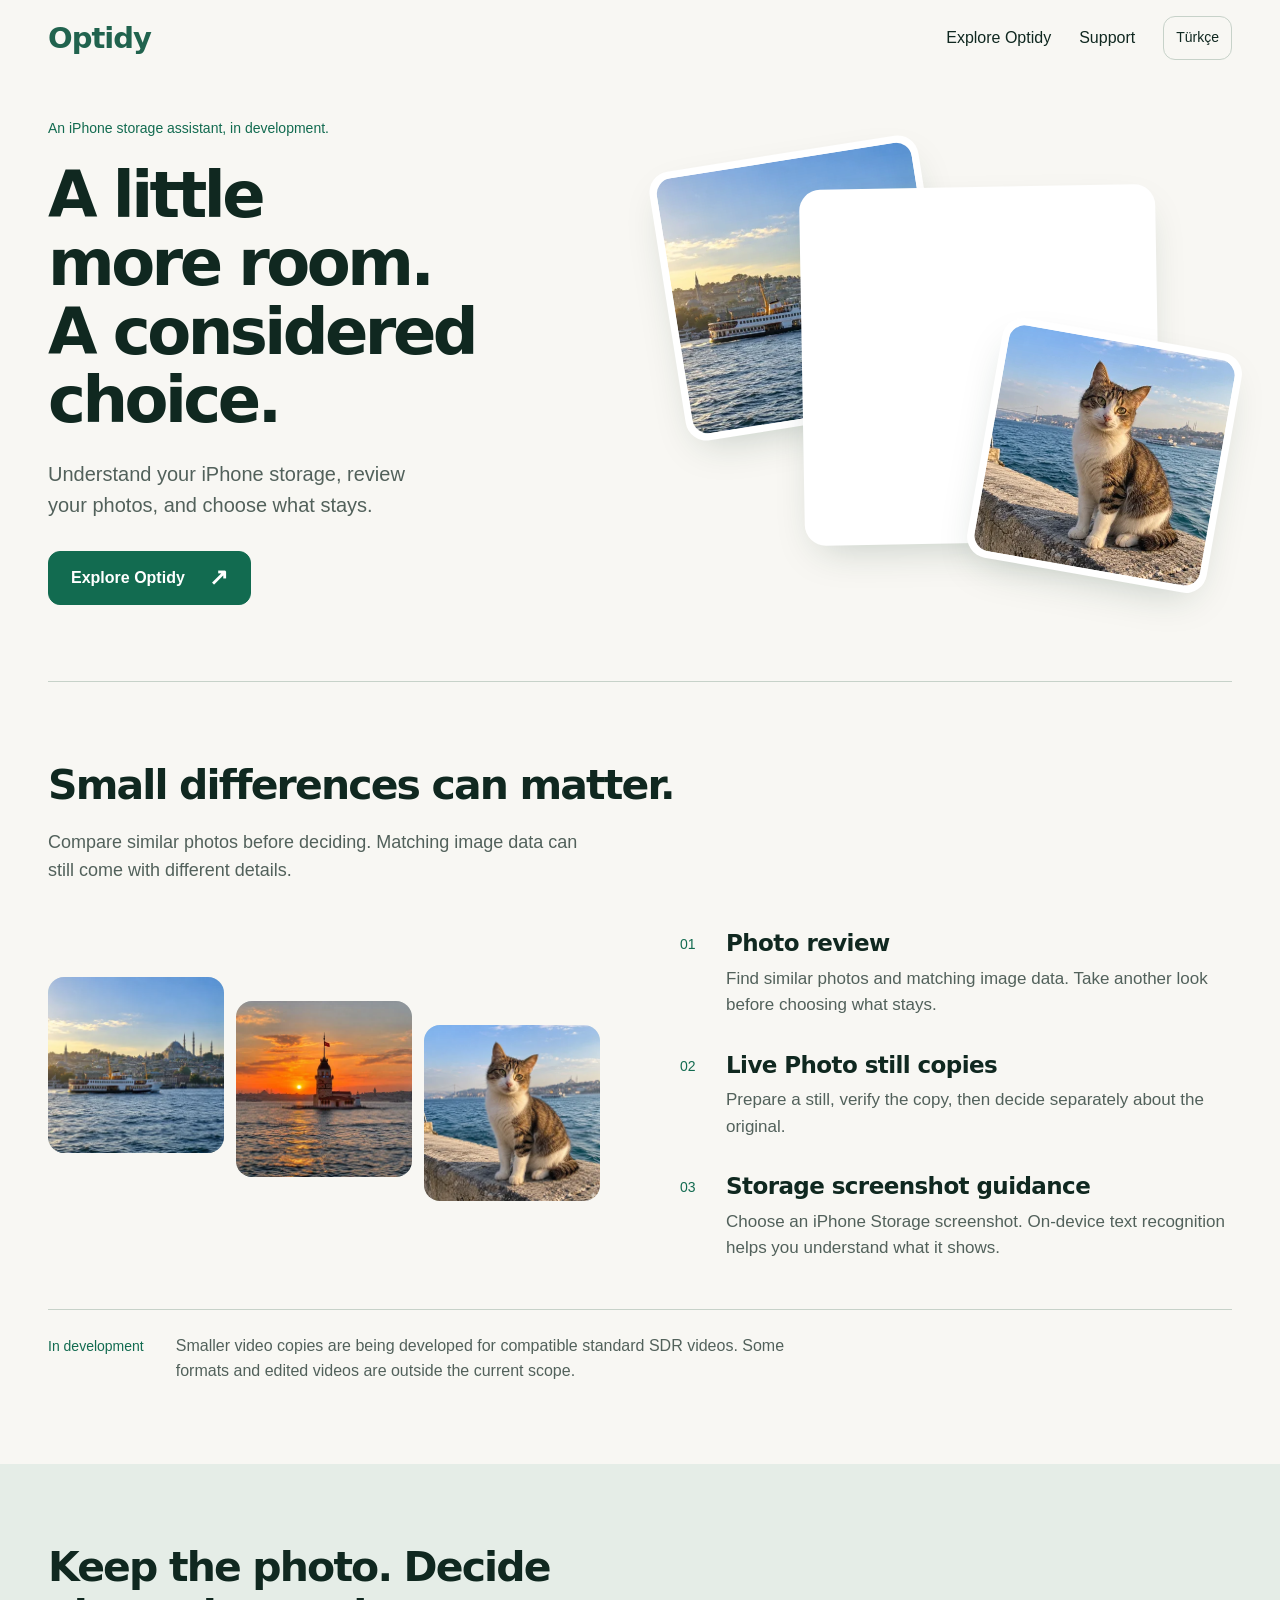
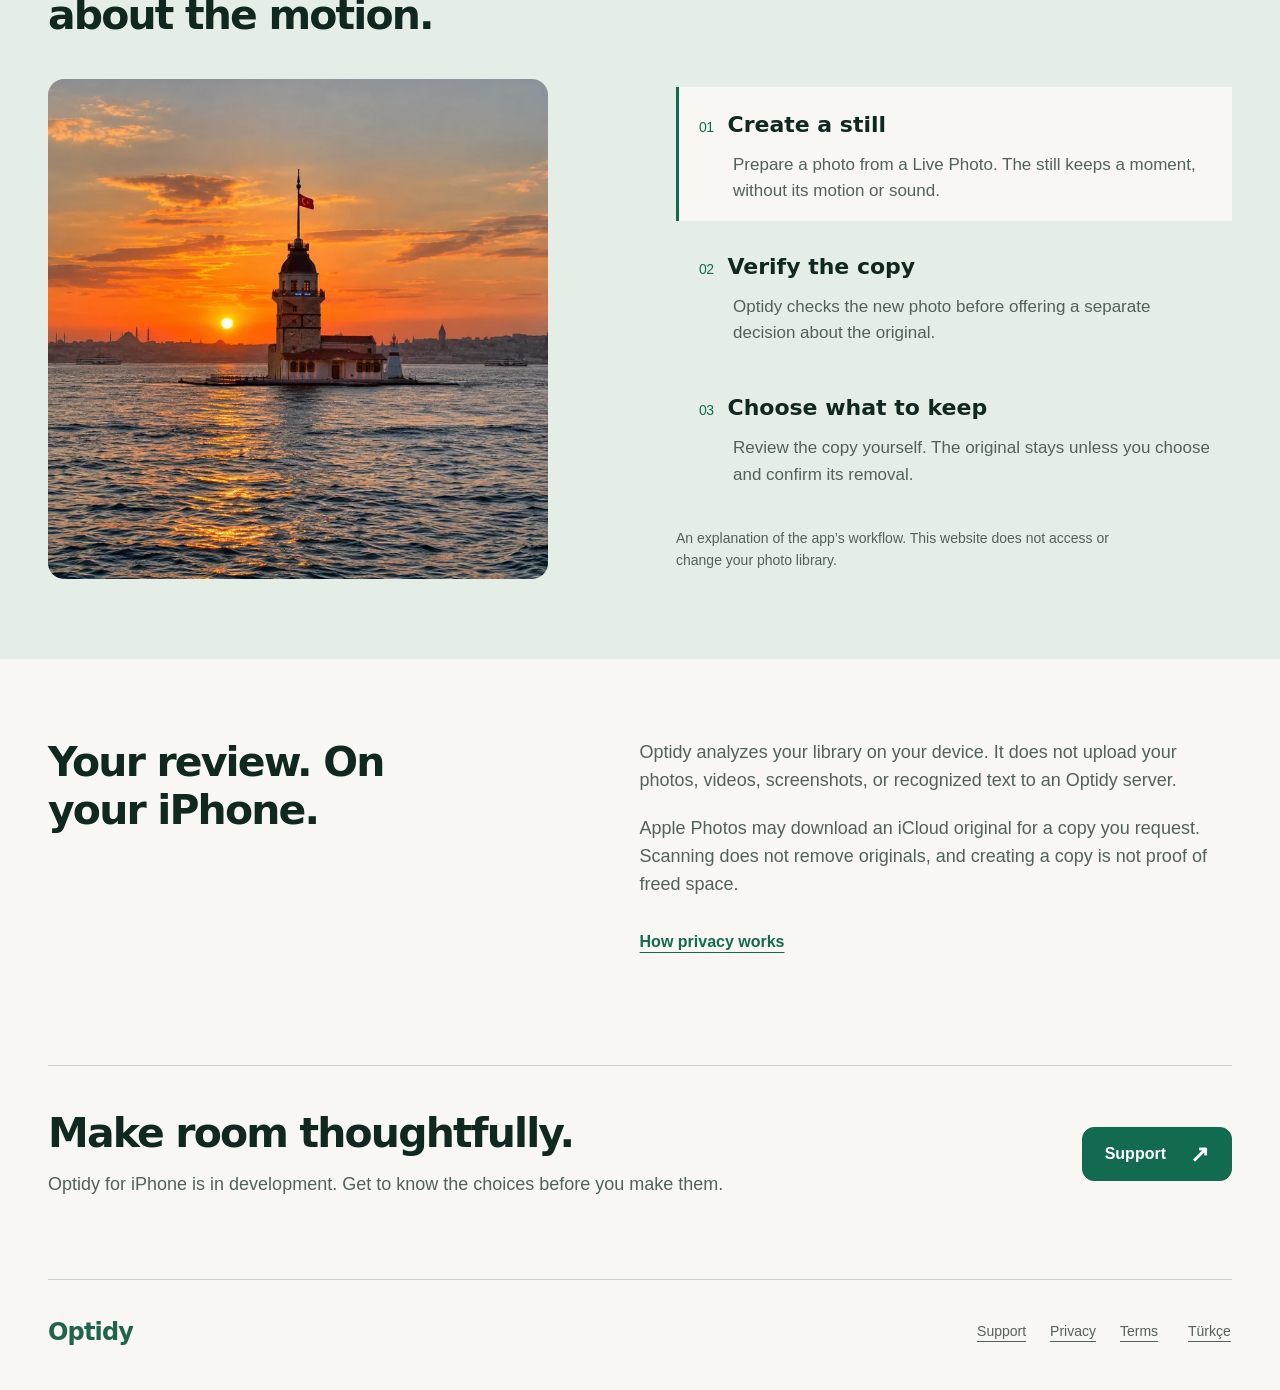
==== index.html @ 94b357ec "Publish Optidy draft site" ====
<!doctype html>
<html lang="en"><head><meta charset="utf-8"><meta name="viewport" content="width=device-width, initial-scale=1"><meta name="color-scheme" content="light"><meta name="theme-color" content="#f8f7f3">
<title>Optidy | A considered choice for your iPhone storage</title><meta name="description" content="Understand your iPhone storage, review your photos, and choose what stays. Meet Optidy, an iPhone storage assistant in development."><meta name="robots" content="noindex,nofollow"><link rel="canonical" href="https://optidy.oda.so/">
<link rel="alternate" hreflang="en" href="https://optidy.oda.so/"><link rel="alternate" hreflang="tr" href="https://optidy.oda.so/tr/"><link rel="alternate" hreflang="x-default" href="https://optidy.oda.so/">
<meta property="og:type" content="website"><meta property="og:site_name" content="Optidy"><meta property="og:title" content="Optidy | A considered choice for your iPhone storage"><meta property="og:description" content="Understand your iPhone storage, review your photos, and choose what stays. Meet Optidy, an iPhone storage assistant in development."><meta property="og:url" content="https://optidy.oda.so/"><meta property="og:locale" content="en_US"><meta property="og:locale:alternate" content="tr_TR"><meta property="og:image" content="https://optidy.oda.so/assets/maiden-tower-720.webp"><meta property="og:image:width" content="720"><meta property="og:image:height" content="720"><meta property="og:image:alt" content="Illustrative sample artwork of Maiden’s Tower at sunset in Istanbul.">
<link rel="icon" href="/favicon.svg" type="image/svg+xml"><link rel="icon" href="/favicon.ico" sizes="48x48"><link rel="manifest" href="/site.webmanifest"><meta name="application-name" content="Optidy"><link rel="stylesheet" href="/assets/style.css"><script src="/assets/site.js" defer></script>
<script type="application/ld+json">{"@context":"https://schema.org","@type":"WebSite","name":"Optidy","url":"https://optidy.oda.so/","inLanguage":["en","tr"]}</script>
</head><body>
<a href="#main" class="skip-link">Skip to content</a>
<header class="site-header container"><a href="/" class="brand">Optidy</a><nav class="nav" aria-label="Main navigation"><a href="/#explore" class="explore-link">Explore Optidy</a><a href="/support/">Support</a><a class="language" href="/tr/" lang="tr" hreflang="tr">Türkçe</a></nav></header>
<main id="main" tabindex="-1"><section class="hero container" aria-labelledby="hero-heading"><div class="hero-copy"><p class="status">An iPhone storage assistant, in development.</p><h1 id="hero-heading"><span>A little more room.</span> <span>A considered choice.</span></h1><p class="hero-lead">Understand your iPhone storage, review your photos, and choose what stays.</p><a class="button" href="#explore">Explore Optidy<span aria-hidden="true">↗</span></a></div><div class="photo-fan"><figure class="ferry"><img src="/assets/ferry-720.webp" srcset="/assets/ferry-360.webp 360w, /assets/ferry-720.webp 720w" sizes="(max-width: 767px) 42vw, 270px" width="720" height="720" alt="Illustrative sample artwork of an Istanbul ferry on the Bosphorus." loading="eager" decoding="async"></figure><figure class="tower"><img src="/assets/maiden-tower-720.webp" srcset="/assets/maiden-tower-360.webp 360w, /assets/maiden-tower-720.webp 720w" sizes="(max-width: 767px) 60vw, 360px" width="720" height="720" alt="Illustrative sample artwork of Maiden’s Tower at sunset in Istanbul." loading="eager" decoding="async" fetchpriority="high"></figure><figure class="cat"><img src="/assets/cat-720.webp" srcset="/assets/cat-360.webp 360w, /assets/cat-720.webp 720w" sizes="(max-width: 767px) 36vw, 260px" width="720" height="720" alt="Illustrative sample artwork of a cat in Istanbul." loading="eager" decoding="async"></figure></div></section>
<section id="explore" class="section discovery container" aria-labelledby="discovery-heading"><div class="section-intro"><h2 id="discovery-heading">Small differences can matter.</h2><p>Compare similar photos before deciding. Matching image data can still come with different details.</p></div><div class="discovery-layout"><div class="review-strip"><figure><img src="/assets/ferry-720.webp" srcset="/assets/ferry-360.webp 360w, /assets/ferry-720.webp 720w" sizes="(max-width: 767px) 30vw, 170px" width="720" height="720" alt="Illustrative sample artwork of an Istanbul ferry on the Bosphorus." loading="lazy" decoding="async"></figure><figure><img src="/assets/maiden-tower-720.webp" srcset="/assets/maiden-tower-360.webp 360w, /assets/maiden-tower-720.webp 720w" sizes="(max-width: 767px) 30vw, 170px" width="720" height="720" alt="Illustrative sample artwork of Maiden’s Tower at sunset in Istanbul." loading="lazy" decoding="async"></figure><figure><img src="/assets/cat-720.webp" srcset="/assets/cat-360.webp 360w, /assets/cat-720.webp 720w" sizes="(max-width: 767px) 30vw, 170px" width="720" height="720" alt="Illustrative sample artwork of a cat in Istanbul." loading="lazy" decoding="async"></figure></div><div class="capabilities"><article><span class="number" aria-hidden="true">01</span><div><h3>Photo review</h3><p>Find similar photos and matching image data. Take another look before choosing what stays.</p></div></article><article><span class="number" aria-hidden="true">02</span><div><h3>Live Photo still copies</h3><p>Prepare a still, verify the copy, then decide separately about the original.</p></div></article><article><span class="number" aria-hidden="true">03</span><div><h3>Storage screenshot guidance</h3><p>Choose an iPhone Storage screenshot. On-device text recognition helps you understand what it shows.</p></div></article></div></div><div class="video-note"><span class="label">In development</span><p>Smaller video copies are being developed for compatible standard SDR videos. Some formats and edited videos are outside the current scope.</p></div></section>
<section class="section retained-section" aria-labelledby="retained-heading"><div class="container"><h2 class="retained-head" id="retained-heading">Keep the photo. Decide about the motion.</h2><div class="retained-layout"><figure class="retained-image"><img class="retained-photo" src="/assets/maiden-tower-720.webp" srcset="/assets/maiden-tower-360.webp 360w, /assets/maiden-tower-720.webp 720w" sizes="(max-width: 767px) 90vw, 500px" width="720" height="720" alt="Illustrative sample artwork of Maiden’s Tower at sunset in Istanbul." loading="lazy" decoding="async"></figure><div><ol class="workflow"><li class="workflow-step"><h3>Create a still</h3><p>Prepare a photo from a Live Photo. The still keeps a moment, without its motion or sound.</p></li><li class="workflow-step"><h3>Verify the copy</h3><p>Optidy checks the new photo before offering a separate decision about the original.</p></li><li class="workflow-step"><h3>Choose what to keep</h3><p>Review the copy yourself. The original stays unless you choose and confirm its removal.</p></li></ol><p class="workflow-note">An explanation of the app’s workflow. This website does not access or change your photo library.</p></div></div></div></section>
<section class="section confidence container" aria-labelledby="confidence-heading"><h2 id="confidence-heading">Your review. On your iPhone.</h2><div><p>Optidy analyzes your library on your device. It does not upload your photos, videos, screenshots, or recognized text to an Optidy server.</p><p>Apple Photos may download an iCloud original for a copy you request. Scanning does not remove originals, and creating a copy is not proof of freed space.</p><a href="/privacy/" class="text-link">How privacy works</a></div></section>
<section class="close container" aria-labelledby="close-heading"><div class="close-inner"><div><h2 id="close-heading">Make room thoughtfully.</h2><p>Optidy for iPhone is in development. Get to know the choices before you make them.</p></div><a class="button" href="/support/">Support<span aria-hidden="true">↗</span></a></div></section></main>
<footer class="site-footer container"><a href="/" class="brand footer-brand">Optidy</a><nav class="footer-links" aria-label="Footer navigation"><a href="/support/">Support</a><a href="/privacy/">Privacy</a><a href="/terms/">Terms</a><a href="/tr/" lang="tr" hreflang="tr">Türkçe</a></nav></footer>
</body></html>
---- assets/style.css ----
:root{color-scheme:light;--canvas:#f8f7f3;--surface:#fff;--ink:#102820;--secondary:#52615b;--action:#126b50;--brand:#21634e;--pale:#e5ede7;--line:#c7d2c9;--display:"Avenir Next",Avenir,system-ui,sans-serif;--body:-apple-system,BlinkMacSystemFont,"Segoe UI",sans-serif;--ease:cubic-bezier(.2,.7,.2,1)}
*{box-sizing:border-box}html{scroll-behavior:auto;scroll-padding-top:24px}body{margin:0;background:var(--canvas);color:var(--ink);font:18px/1.55 var(--body);-webkit-font-smoothing:antialiased}a{color:var(--action);text-underline-offset:5px;text-decoration-thickness:1px}a:hover{text-decoration-thickness:2px}button{font:inherit;color:inherit}a,button,summary{-webkit-tap-highlight-color:transparent}a:focus-visible,button:focus-visible,summary:focus-visible,[tabindex]:focus-visible{outline:3px solid var(--ink);outline-offset:5px;box-shadow:0 0 0 3px var(--canvas)}img{display:block;width:100%;height:auto}h1,h2,h3,p,figure{margin:0}h1,h2,h3{overflow-wrap:anywhere;font-family:var(--display);font-weight:600}h1,h2{letter-spacing:-.045em;text-wrap:balance}h1{font-size:clamp(48px,4.8vw,70px);line-height:1.07}h2{font-size:clamp(32px,3.2vw,44px);line-height:1.16}h3{font-size:23px;line-height:1.25;letter-spacing:-.025em}p{color:var(--secondary)}.container{width:min(1200px,calc(100% - 96px));margin-inline:auto}.skip-link{position:fixed;left:16px;top:12px;z-index:10;min-height:44px;padding:10px 16px;background:var(--surface);transform:translateY(-150%)}.skip-link:focus{transform:translateY(0)}.site-header{min-height:76px;height:auto;padding-block:16px;flex-wrap:wrap;display:flex;align-items:center;justify-content:space-between;gap:24px}.brand{font:600 29px/1 var(--display);letter-spacing:-.035em;color:var(--brand);text-decoration:none;display:inline-flex;align-items:center;min-height:44px}.nav{max-width:100%;flex-wrap:wrap;margin-left:auto;display:flex;align-items:center;gap:28px;font-size:16px}.nav a{display:inline-flex;align-items:center;min-height:44px;min-width:44px;justify-content:center;text-decoration:none;color:var(--ink)}.nav a:hover,.nav a[aria-current=page]{text-decoration:underline}.nav .language{padding-inline:12px;border:1px solid var(--line);border-radius:12px;font-size:14px}.hero{padding-block:42px 76px;display:grid;grid-template-columns:1fr 1.08fr;gap:40px;align-items:center}.hero-copy{position:relative;z-index:1}.hero h1{max-width:12ch}.hero-lead{max-width:34ch;margin-top:24px;font-size:20px;line-height:1.55}.status{font-size:14px;line-height:1.5;color:var(--action);margin-bottom:22px}.button{display:inline-flex;align-items:center;justify-content:center;gap:24px;min-height:54px;padding:14px 22px;background:var(--action);color:var(--surface);border:1px solid var(--action);border-radius:12px;text-decoration:none;font-size:16px;font-weight:600;line-height:1.4}.button:hover{background:#0c563f;border-color:#0c563f}.button:active{transform:translateY(1px)}.hero .button{margin-top:30px}.button span[aria-hidden]{font-size:23px;line-height:1}.photo-fan{position:relative;min-width:0;height:490px;isolation:isolate}.photo-fan figure{position:absolute;padding:7px;background:var(--surface);border-radius:21px;box-shadow:0 16px 42px -16px #183c2940;width:56%;aspect-ratio:1}.photo-fan img{border-radius:16px;aspect-ratio:1;object-fit:contain}.photo-fan .ferry{left:0;top:31px;transform:rotate(-9deg);width:48%;z-index:0}.photo-fan .cat{right:1%;bottom:24px;transform:rotate(10deg);width:43%;z-index:2}.photo-fan .tower{left:24%;top:66px;transform:rotate(-1deg);width:63%;z-index:1}.section{padding-block:80px}.discovery{border-top:1px solid var(--line)}.section-intro{max-width:660px}.section-intro p{margin-top:20px;max-width:55ch}.discovery-layout{display:grid;grid-template-columns:1fr 1fr;gap:80px;margin-top:44px;align-items:start}.review-strip{display:grid;grid-template-columns:repeat(3,minmax(0,1fr));gap:12px;align-items:center}.review-strip figure{border-radius:16px;overflow:hidden;background:var(--pale)}.review-strip figure:nth-child(2){margin-top:48px}.review-strip figure:nth-child(3){margin-top:96px}.review-strip img{aspect-ratio:1;object-fit:contain}.capabilities{display:grid;gap:32px}.capabilities article{display:grid;grid-template-columns:30px 1fr;gap:16px}.capabilities .number{font-size:14px;font-variant-numeric:tabular-nums;color:var(--action);padding-top:5px}.capabilities p{margin-top:8px;font-size:17px}.video-note{margin-top:48px;padding-top:24px;border-top:1px solid var(--line);display:flex;gap:32px;align-items:baseline}.video-note .label{color:var(--action);font-size:14px;flex-shrink:0}.video-note p{font-size:16px;max-width:70ch}.retained-section{background:var(--pale)}.retained-head{max-width:760px;margin-bottom:40px}.retained-layout{display:grid;grid-template-columns:1fr 1fr;gap:72px;align-items:center}.retained-image{max-width:500px;background:var(--canvas);border-radius:16px;overflow:hidden}.retained-image img{aspect-ratio:1;object-fit:contain}.workflow{list-style:none;padding:0;margin:0;display:grid;gap:8px;counter-reset:steps}.workflow-step{padding:16px 20px;border-left:3px solid transparent;counter-increment:steps}.workflow-step h3{display:flex;align-items:baseline;gap:14px;font-size:22px}.workflow-step h3:before{content:counter(steps,decimal-leading-zero);font:14px/1.5 var(--body);color:var(--action)}.workflow-step button{background:transparent;border:0;padding:7px 0;min-height:44px;min-width:44px;text-align:left;font:inherit;cursor:pointer}.workflow-step button:hover{text-decoration:underline;text-underline-offset:5px}.workflow-step p{font-size:17px;margin:5px 0 0 34px}.workflow-step.is-active{background:var(--canvas);border-left-color:var(--action)}.workflow-note{margin-top:24px;font-size:14px;max-width:60ch}.confidence{display:grid;grid-template-columns:.85fr 1fr;gap:88px}.confidence p+p{margin-top:20px}.text-link{display:inline-flex;align-items:center;gap:24px;min-height:44px;margin-top:22px;font-weight:600;font-size:16px}.close{padding-block:20px 80px}.close-inner{border-top:1px solid var(--line);padding-top:44px;display:flex;justify-content:space-between;align-items:center;gap:40px}.close p{margin-top:14px}.site-footer{border-top:1px solid var(--line);padding-block:30px 36px;display:flex;gap:24px;align-items:center;justify-content:space-between}.footer-links{display:flex;flex-wrap:wrap;align-items:center;gap:8px 24px;font-size:14px}.footer-links a{display:inline-flex;align-items:center;min-width:44px;min-height:44px;color:var(--secondary)}.footer-brand{font-size:24px}.document{max-width:760px;margin:40px auto 88px}.document-header{margin-bottom:40px}.document h1{font-size:clamp(40px,4vw,60px);margin-bottom:24px}.document .intro{font-size:20px;line-height:1.55;max-width:55ch}.document .kicker{font-size:14px;margin-bottom:16px;color:var(--action)}.draft-notice{padding:24px;border-left:3px solid var(--action);background:var(--pale);margin-block:32px}.draft-notice strong{display:block;font-size:18px;margin-bottom:8px}.draft-notice p{font-size:16px;line-height:1.6}.prose{font-size:18px;line-height:1.65}.prose section{margin-top:36px}.prose h2{font-size:28px;line-height:1.25;margin-bottom:16px;letter-spacing:-.025em}.prose p+p{margin-top:16px}.prose ul{padding-left:22px;color:var(--secondary)}.prose li+li{margin-top:10px}.help-list{margin-block:32px}.help-list details{border-bottom:1px solid var(--line);padding-block:8px}.help-list summary{list-style:none;cursor:pointer;font:600 20px/1.4 var(--display);min-height:60px;display:flex;align-items:center;justify-content:space-between;gap:24px;padding-block:14px}.help-list summary::-webkit-details-marker{display:none}.help-list summary:after{content:'+';font:400 26px/1 var(--body);color:var(--action);flex-shrink:0}.help-list details[open] summary:after{content:'−'}.help-list details p{padding:2px 32px 24px 0;font-size:17px;line-height:1.65}.contact-note{margin-top:40px}.contact-note h2{font-size:28px;margin-bottom:16px}.contact-note p{font-size:17px}.not-found{min-height:50vh}.not-found .button{margin-top:24px}
@media(prefers-reduced-motion:no-preference){.button{transition:background-color 180ms var(--ease),transform 180ms var(--ease)}.workflow-step{transition:background-color 180ms var(--ease),border-color 180ms var(--ease)}}
@media(min-width:1280px){.hero{grid-template-columns:1.05fr 1fr;gap:24px}.hero h1{font-size:64px;max-width:unset;letter-spacing:-.055em}.hero h1 span{display:block}.hero-lead{max-width:36ch}.photo-fan{height:480px}}
@media(max-width:1100px){.container{width:calc(100% - 48px)}.hero{gap:24px}.photo-fan{height:420px}.photo-fan .tower{top:70px}.discovery-layout{gap:40px}.retained-layout{gap:40px}.confidence{gap:48px}}
@media(max-width:767px){.container{width:calc(100% - 40px)}.site-header{min-height:76px;height:auto;gap:12px}.nav{gap:16px}.nav .explore-link{display:none}.brand{font-size:26px}.hero{padding-block:32px 52px;display:flex;flex-direction:column;align-items:stretch;gap:28px}.hero h1{font-size:clamp(36px,10.5vw,54px);max-width:14ch;letter-spacing:-.04em}.hero h1 span{display:block}.hero-lead{font-size:18px;margin-top:20px;max-width:36ch}.status{margin-bottom:18px;max-width:31ch}.hero .button{margin-top:24px}.photo-fan{height:280px;width:min(440px,100%);margin-inline:auto}.photo-fan .ferry{width:43%;top:18px;left:3%}.photo-fan .tower{width:57%;top:28px;left:25%}.photo-fan .cat{width:36%;right:3%;bottom:4px}.photo-fan figure{padding:5px;border-radius:20px}.section{padding-block:52px}h2{font-size:32px}.section-intro p{font-size:17px;margin-top:16px}.discovery-layout{grid-template-columns:1fr;gap:36px;margin-top:28px}.review-strip{max-width:500px;gap:10px}.review-strip figure:nth-child(2){margin-top:24px}.review-strip figure:nth-child(3){margin-top:48px}.capabilities{gap:28px}.capabilities h3{font-size:22px}.video-note{display:block;margin-top:32px}.video-note p{margin-top:10px}.retained-head{margin-bottom:28px}.retained-layout{grid-template-columns:1fr;gap:24px}.retained-image{max-width:440px;width:100%;margin-inline:auto}.workflow-step{padding:12px 14px}.workflow-step h3{font-size:21px}.workflow-step p{margin-left:34px;font-size:16px}.workflow-note{font-size:14px}.confidence{grid-template-columns:1fr;gap:24px}.confidence p{font-size:17px}.close{padding-block:0 52px}.close-inner{display:block;padding-top:32px}.close .button{margin-top:24px}.close p{font-size:17px}.site-footer{align-items:flex-start;flex-direction:column;gap:18px;padding-block:24px}.footer-links{gap:4px 20px}.document{margin-block:32px 64px}.document h1{font-size:40px}.document .intro{font-size:18px}.document-header{margin-bottom:24px}.draft-notice{padding:20px;margin-block:24px}.prose{font-size:17px}.prose h2{font-size:27px}.help-list summary{font-size:19px}.help-list details p{padding-right:0}}
@media(max-width:359px){.container{width:calc(100% - 32px)}.nav{gap:10px}.nav a{font-size:14px}.nav .language{padding-inline:9px}.hero h1{font-size:36px}.photo-fan{height:244px}.workflow-step{padding-inline:10px}.workflow-step h3{font-size:20px;gap:10px}.workflow-step p{margin-left:30px}.footer-links{gap:4px 16px}}
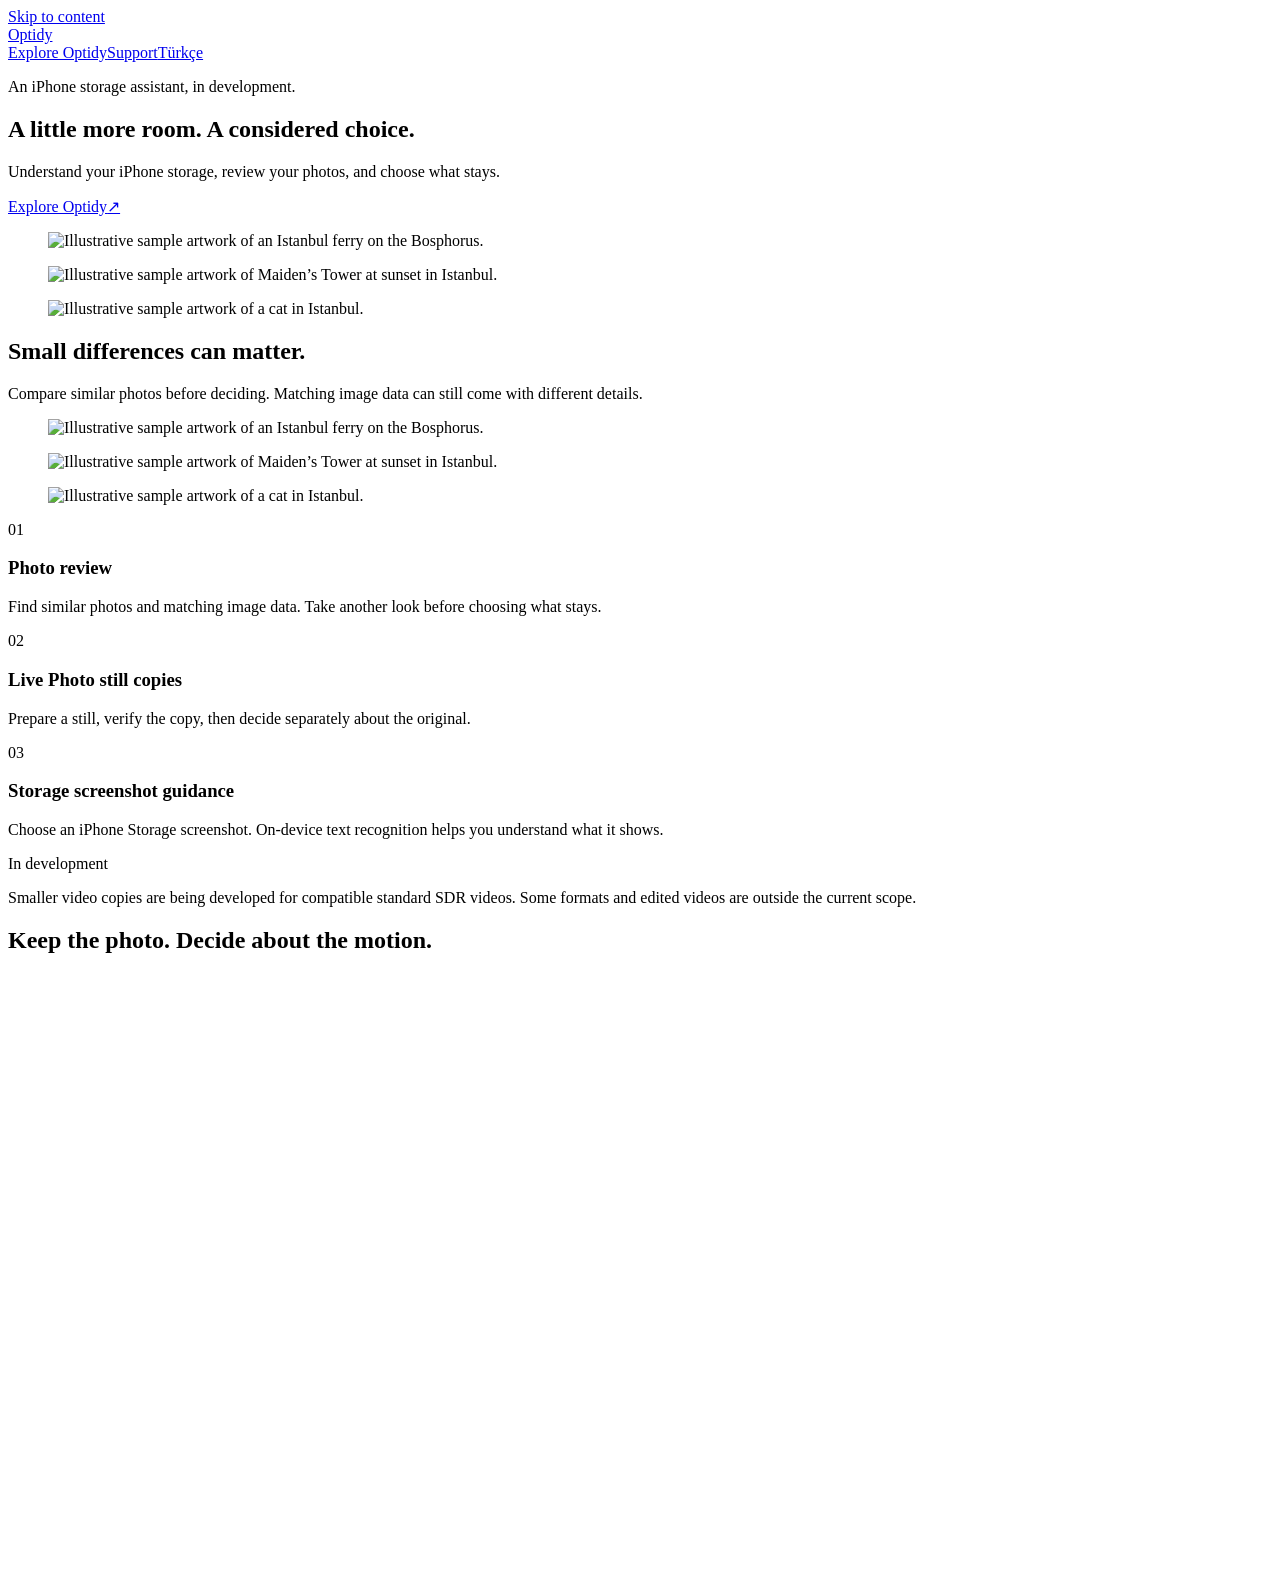
==== commit 10c5e169: "Serve GitHub Pages fallback" ====
--- a/index.html
+++ b/index.html
@@ -1,17 +1,17 @@
 <!doctype html>
 <html lang="en"><head><meta charset="utf-8"><meta name="viewport" content="width=device-width, initial-scale=1"><meta name="color-scheme" content="light"><meta name="theme-color" content="#f8f7f3">
-<title>Optidy | A considered choice for your iPhone storage</title><meta name="description" content="Understand your iPhone storage, review your photos, and choose what stays. Meet Optidy, an iPhone storage assistant in development."><meta name="robots" content="noindex,nofollow"><link rel="canonical" href="https://optidy.oda.so/">
-<link rel="alternate" hreflang="en" href="https://optidy.oda.so/"><link rel="alternate" hreflang="tr" href="https://optidy.oda.so/tr/"><link rel="alternate" hreflang="x-default" href="https://optidy.oda.so/">
-<meta property="og:type" content="website"><meta property="og:site_name" content="Optidy"><meta property="og:title" content="Optidy | A considered choice for your iPhone storage"><meta property="og:description" content="Understand your iPhone storage, review your photos, and choose what stays. Meet Optidy, an iPhone storage assistant in development."><meta property="og:url" content="https://optidy.oda.so/"><meta property="og:locale" content="en_US"><meta property="og:locale:alternate" content="tr_TR"><meta property="og:image" content="https://optidy.oda.so/assets/maiden-tower-720.webp"><meta property="og:image:width" content="720"><meta property="og:image:height" content="720"><meta property="og:image:alt" content="Illustrative sample artwork of Maiden’s Tower at sunset in Istanbul.">
-<link rel="icon" href="/favicon.svg" type="image/svg+xml"><link rel="icon" href="/favicon.ico" sizes="48x48"><link rel="manifest" href="/site.webmanifest"><meta name="application-name" content="Optidy"><link rel="stylesheet" href="/assets/style.css"><script src="/assets/site.js" defer></script>
-<script type="application/ld+json">{"@context":"https://schema.org","@type":"WebSite","name":"Optidy","url":"https://optidy.oda.so/","inLanguage":["en","tr"]}</script>
+<title>Optidy | A considered choice for your iPhone storage</title><meta name="description" content="Understand your iPhone storage, review your photos, and choose what stays. Meet Optidy, an iPhone storage assistant in development."><meta name="robots" content="noindex,nofollow"><link rel="canonical" href="https://sefa-arslan.github.io/optidy-site/">
+<link rel="alternate" hreflang="en" href="https://sefa-arslan.github.io/optidy-site/"><link rel="alternate" hreflang="tr" href="https://sefa-arslan.github.io/optidy-site/tr/"><link rel="alternate" hreflang="x-default" href="https://sefa-arslan.github.io/optidy-site/">
+<meta property="og:type" content="website"><meta property="og:site_name" content="Optidy"><meta property="og:title" content="Optidy | A considered choice for your iPhone storage"><meta property="og:description" content="Understand your iPhone storage, review your photos, and choose what stays. Meet Optidy, an iPhone storage assistant in development."><meta property="og:url" content="https://sefa-arslan.github.io/optidy-site/"><meta property="og:locale" content="en_US"><meta property="og:locale:alternate" content="tr_TR"><meta property="og:image" content="https://sefa-arslan.github.io/optidy-site/assets/maiden-tower-720.webp"><meta property="og:image:width" content="720"><meta property="og:image:height" content="720"><meta property="og:image:alt" content="Illustrative sample artwork of Maiden’s Tower at sunset in Istanbul.">
+<link rel="icon" href="/optidy-site/favicon.svg" type="image/svg+xml"><link rel="icon" href="/optidy-site/favicon.ico" sizes="48x48"><link rel="manifest" href="/optidy-site/site.webmanifest"><meta name="application-name" content="Optidy"><link rel="stylesheet" href="/optidy-site/assets/style.css"><script src="/optidy-site/assets/site.js" defer></script>
+<script type="application/ld+json">{"@context":"https://schema.org","@type":"WebSite","name":"Optidy","url":"https://sefa-arslan.github.io/","inLanguage":["en","tr"]}</script>
 </head><body>
 <a href="#main" class="skip-link">Skip to content</a>
-<header class="site-header container"><a href="/" class="brand">Optidy</a><nav class="nav" aria-label="Main navigation"><a href="/#explore" class="explore-link">Explore Optidy</a><a href="/support/">Support</a><a class="language" href="/tr/" lang="tr" hreflang="tr">Türkçe</a></nav></header>
-<main id="main" tabindex="-1"><section class="hero container" aria-labelledby="hero-heading"><div class="hero-copy"><p class="status">An iPhone storage assistant, in development.</p><h1 id="hero-heading"><span>A little more room.</span> <span>A considered choice.</span></h1><p class="hero-lead">Understand your iPhone storage, review your photos, and choose what stays.</p><a class="button" href="#explore">Explore Optidy<span aria-hidden="true">↗</span></a></div><div class="photo-fan"><figure class="ferry"><img src="/assets/ferry-720.webp" srcset="/assets/ferry-360.webp 360w, /assets/ferry-720.webp 720w" sizes="(max-width: 767px) 42vw, 270px" width="720" height="720" alt="Illustrative sample artwork of an Istanbul ferry on the Bosphorus." loading="eager" decoding="async"></figure><figure class="tower"><img src="/assets/maiden-tower-720.webp" srcset="/assets/maiden-tower-360.webp 360w, /assets/maiden-tower-720.webp 720w" sizes="(max-width: 767px) 60vw, 360px" width="720" height="720" alt="Illustrative sample artwork of Maiden’s Tower at sunset in Istanbul." loading="eager" decoding="async" fetchpriority="high"></figure><figure class="cat"><img src="/assets/cat-720.webp" srcset="/assets/cat-360.webp 360w, /assets/cat-720.webp 720w" sizes="(max-width: 767px) 36vw, 260px" width="720" height="720" alt="Illustrative sample artwork of a cat in Istanbul." loading="eager" decoding="async"></figure></div></section>
-<section id="explore" class="section discovery container" aria-labelledby="discovery-heading"><div class="section-intro"><h2 id="discovery-heading">Small differences can matter.</h2><p>Compare similar photos before deciding. Matching image data can still come with different details.</p></div><div class="discovery-layout"><div class="review-strip"><figure><img src="/assets/ferry-720.webp" srcset="/assets/ferry-360.webp 360w, /assets/ferry-720.webp 720w" sizes="(max-width: 767px) 30vw, 170px" width="720" height="720" alt="Illustrative sample artwork of an Istanbul ferry on the Bosphorus." loading="lazy" decoding="async"></figure><figure><img src="/assets/maiden-tower-720.webp" srcset="/assets/maiden-tower-360.webp 360w, /assets/maiden-tower-720.webp 720w" sizes="(max-width: 767px) 30vw, 170px" width="720" height="720" alt="Illustrative sample artwork of Maiden’s Tower at sunset in Istanbul." loading="lazy" decoding="async"></figure><figure><img src="/assets/cat-720.webp" srcset="/assets/cat-360.webp 360w, /assets/cat-720.webp 720w" sizes="(max-width: 767px) 30vw, 170px" width="720" height="720" alt="Illustrative sample artwork of a cat in Istanbul." loading="lazy" decoding="async"></figure></div><div class="capabilities"><article><span class="number" aria-hidden="true">01</span><div><h3>Photo review</h3><p>Find similar photos and matching image data. Take another look before choosing what stays.</p></div></article><article><span class="number" aria-hidden="true">02</span><div><h3>Live Photo still copies</h3><p>Prepare a still, verify the copy, then decide separately about the original.</p></div></article><article><span class="number" aria-hidden="true">03</span><div><h3>Storage screenshot guidance</h3><p>Choose an iPhone Storage screenshot. On-device text recognition helps you understand what it shows.</p></div></article></div></div><div class="video-note"><span class="label">In development</span><p>Smaller video copies are being developed for compatible standard SDR videos. Some formats and edited videos are outside the current scope.</p></div></section>
-<section class="section retained-section" aria-labelledby="retained-heading"><div class="container"><h2 class="retained-head" id="retained-heading">Keep the photo. Decide about the motion.</h2><div class="retained-layout"><figure class="retained-image"><img class="retained-photo" src="/assets/maiden-tower-720.webp" srcset="/assets/maiden-tower-360.webp 360w, /assets/maiden-tower-720.webp 720w" sizes="(max-width: 767px) 90vw, 500px" width="720" height="720" alt="Illustrative sample artwork of Maiden’s Tower at sunset in Istanbul." loading="lazy" decoding="async"></figure><div><ol class="workflow"><li class="workflow-step"><h3>Create a still</h3><p>Prepare a photo from a Live Photo. The still keeps a moment, without its motion or sound.</p></li><li class="workflow-step"><h3>Verify the copy</h3><p>Optidy checks the new photo before offering a separate decision about the original.</p></li><li class="workflow-step"><h3>Choose what to keep</h3><p>Review the copy yourself. The original stays unless you choose and confirm its removal.</p></li></ol><p class="workflow-note">An explanation of the app’s workflow. This website does not access or change your photo library.</p></div></div></div></section>
-<section class="section confidence container" aria-labelledby="confidence-heading"><h2 id="confidence-heading">Your review. On your iPhone.</h2><div><p>Optidy analyzes your library on your device. It does not upload your photos, videos, screenshots, or recognized text to an Optidy server.</p><p>Apple Photos may download an iCloud original for a copy you request. Scanning does not remove originals, and creating a copy is not proof of freed space.</p><a href="/privacy/" class="text-link">How privacy works</a></div></section>
-<section class="close container" aria-labelledby="close-heading"><div class="close-inner"><div><h2 id="close-heading">Make room thoughtfully.</h2><p>Optidy for iPhone is in development. Get to know the choices before you make them.</p></div><a class="button" href="/support/">Support<span aria-hidden="true">↗</span></a></div></section></main>
-<footer class="site-footer container"><a href="/" class="brand footer-brand">Optidy</a><nav class="footer-links" aria-label="Footer navigation"><a href="/support/">Support</a><a href="/privacy/">Privacy</a><a href="/terms/">Terms</a><a href="/tr/" lang="tr" hreflang="tr">Türkçe</a></nav></footer>
+<header class="site-header container"><a href="/optidy-site/" class="brand">Optidy</a><nav class="nav" aria-label="Main navigation"><a href="/optidy-site/#explore" class="explore-link">Explore Optidy</a><a href="/optidy-site/support/">Support</a><a class="language" href="/optidy-site/tr/" lang="tr" hreflang="tr">Türkçe</a></nav></header>
+<main id="main" tabindex="-1"><section class="hero container" aria-labelledby="hero-heading"><div class="hero-copy"><p class="status">An iPhone storage assistant, in development.</p><h1 id="hero-heading"><span>A little more room.</span> <span>A considered choice.</span></h1><p class="hero-lead">Understand your iPhone storage, review your photos, and choose what stays.</p><a class="button" href="#explore">Explore Optidy<span aria-hidden="true">↗</span></a></div><div class="photo-fan"><figure class="ferry"><img src="/optidy-site/assets/ferry-720.webp" srcset="/optidy-site/assets/ferry-360.webp 360w, /optidy-site/assets/ferry-720.webp 720w" sizes="(max-width: 767px) 42vw, 270px" width="720" height="720" alt="Illustrative sample artwork of an Istanbul ferry on the Bosphorus." loading="eager" decoding="async"></figure><figure class="tower"><img src="/optidy-site/assets/maiden-tower-720.webp" srcset="/optidy-site/assets/maiden-tower-360.webp 360w, /optidy-site/assets/maiden-tower-720.webp 720w" sizes="(max-width: 767px) 60vw, 360px" width="720" height="720" alt="Illustrative sample artwork of Maiden’s Tower at sunset in Istanbul." loading="eager" decoding="async" fetchpriority="high"></figure><figure class="cat"><img src="/optidy-site/assets/cat-720.webp" srcset="/optidy-site/assets/cat-360.webp 360w, /optidy-site/assets/cat-720.webp 720w" sizes="(max-width: 767px) 36vw, 260px" width="720" height="720" alt="Illustrative sample artwork of a cat in Istanbul." loading="eager" decoding="async"></figure></div></section>
+<section id="explore" class="section discovery container" aria-labelledby="discovery-heading"><div class="section-intro"><h2 id="discovery-heading">Small differences can matter.</h2><p>Compare similar photos before deciding. Matching image data can still come with different details.</p></div><div class="discovery-layout"><div class="review-strip"><figure><img src="/optidy-site/assets/ferry-720.webp" srcset="/optidy-site/assets/ferry-360.webp 360w, /optidy-site/assets/ferry-720.webp 720w" sizes="(max-width: 767px) 30vw, 170px" width="720" height="720" alt="Illustrative sample artwork of an Istanbul ferry on the Bosphorus." loading="lazy" decoding="async"></figure><figure><img src="/optidy-site/assets/maiden-tower-720.webp" srcset="/optidy-site/assets/maiden-tower-360.webp 360w, /optidy-site/assets/maiden-tower-720.webp 720w" sizes="(max-width: 767px) 30vw, 170px" width="720" height="720" alt="Illustrative sample artwork of Maiden’s Tower at sunset in Istanbul." loading="lazy" decoding="async"></figure><figure><img src="/optidy-site/assets/cat-720.webp" srcset="/optidy-site/assets/cat-360.webp 360w, /optidy-site/assets/cat-720.webp 720w" sizes="(max-width: 767px) 30vw, 170px" width="720" height="720" alt="Illustrative sample artwork of a cat in Istanbul." loading="lazy" decoding="async"></figure></div><div class="capabilities"><article><span class="number" aria-hidden="true">01</span><div><h3>Photo review</h3><p>Find similar photos and matching image data. Take another look before choosing what stays.</p></div></article><article><span class="number" aria-hidden="true">02</span><div><h3>Live Photo still copies</h3><p>Prepare a still, verify the copy, then decide separately about the original.</p></div></article><article><span class="number" aria-hidden="true">03</span><div><h3>Storage screenshot guidance</h3><p>Choose an iPhone Storage screenshot. On-device text recognition helps you understand what it shows.</p></div></article></div></div><div class="video-note"><span class="label">In development</span><p>Smaller video copies are being developed for compatible standard SDR videos. Some formats and edited videos are outside the current scope.</p></div></section>
+<section class="section retained-section" aria-labelledby="retained-heading"><div class="container"><h2 class="retained-head" id="retained-heading">Keep the photo. Decide about the motion.</h2><div class="retained-layout"><figure class="retained-image"><img class="retained-photo" src="/optidy-site/assets/maiden-tower-720.webp" srcset="/optidy-site/assets/maiden-tower-360.webp 360w, /optidy-site/assets/maiden-tower-720.webp 720w" sizes="(max-width: 767px) 90vw, 500px" width="720" height="720" alt="Illustrative sample artwork of Maiden’s Tower at sunset in Istanbul." loading="lazy" decoding="async"></figure><div><ol class="workflow"><li class="workflow-step"><h3>Create a still</h3><p>Prepare a photo from a Live Photo. The still keeps a moment, without its motion or sound.</p></li><li class="workflow-step"><h3>Verify the copy</h3><p>Optidy checks the new photo before offering a separate decision about the original.</p></li><li class="workflow-step"><h3>Choose what to keep</h3><p>Review the copy yourself. The original stays unless you choose and confirm its removal.</p></li></ol><p class="workflow-note">An explanation of the app’s workflow. This website does not access or change your photo library.</p></div></div></div></section>
+<section class="section confidence container" aria-labelledby="confidence-heading"><h2 id="confidence-heading">Your review. On your iPhone.</h2><div><p>Optidy analyzes your library on your device. It does not upload your photos, videos, screenshots, or recognized text to an Optidy server.</p><p>Apple Photos may download an iCloud original for a copy you request. Scanning does not remove originals, and creating a copy is not proof of freed space.</p><a href="/optidy-site/privacy/" class="text-link">How privacy works</a></div></section>
+<section class="close container" aria-labelledby="close-heading"><div class="close-inner"><div><h2 id="close-heading">Make room thoughtfully.</h2><p>Optidy for iPhone is in development. Get to know the choices before you make them.</p></div><a class="button" href="/optidy-site/support/">Support<span aria-hidden="true">↗</span></a></div></section></main>
+<footer class="site-footer container"><a href="/optidy-site/" class="brand footer-brand">Optidy</a><nav class="footer-links" aria-label="Footer navigation"><a href="/optidy-site/support/">Support</a><a href="/optidy-site/privacy/">Privacy</a><a href="/optidy-site/terms/">Terms</a><a href="/optidy-site/tr/" lang="tr" hreflang="tr">Türkçe</a></nav></footer>
 </body></html>
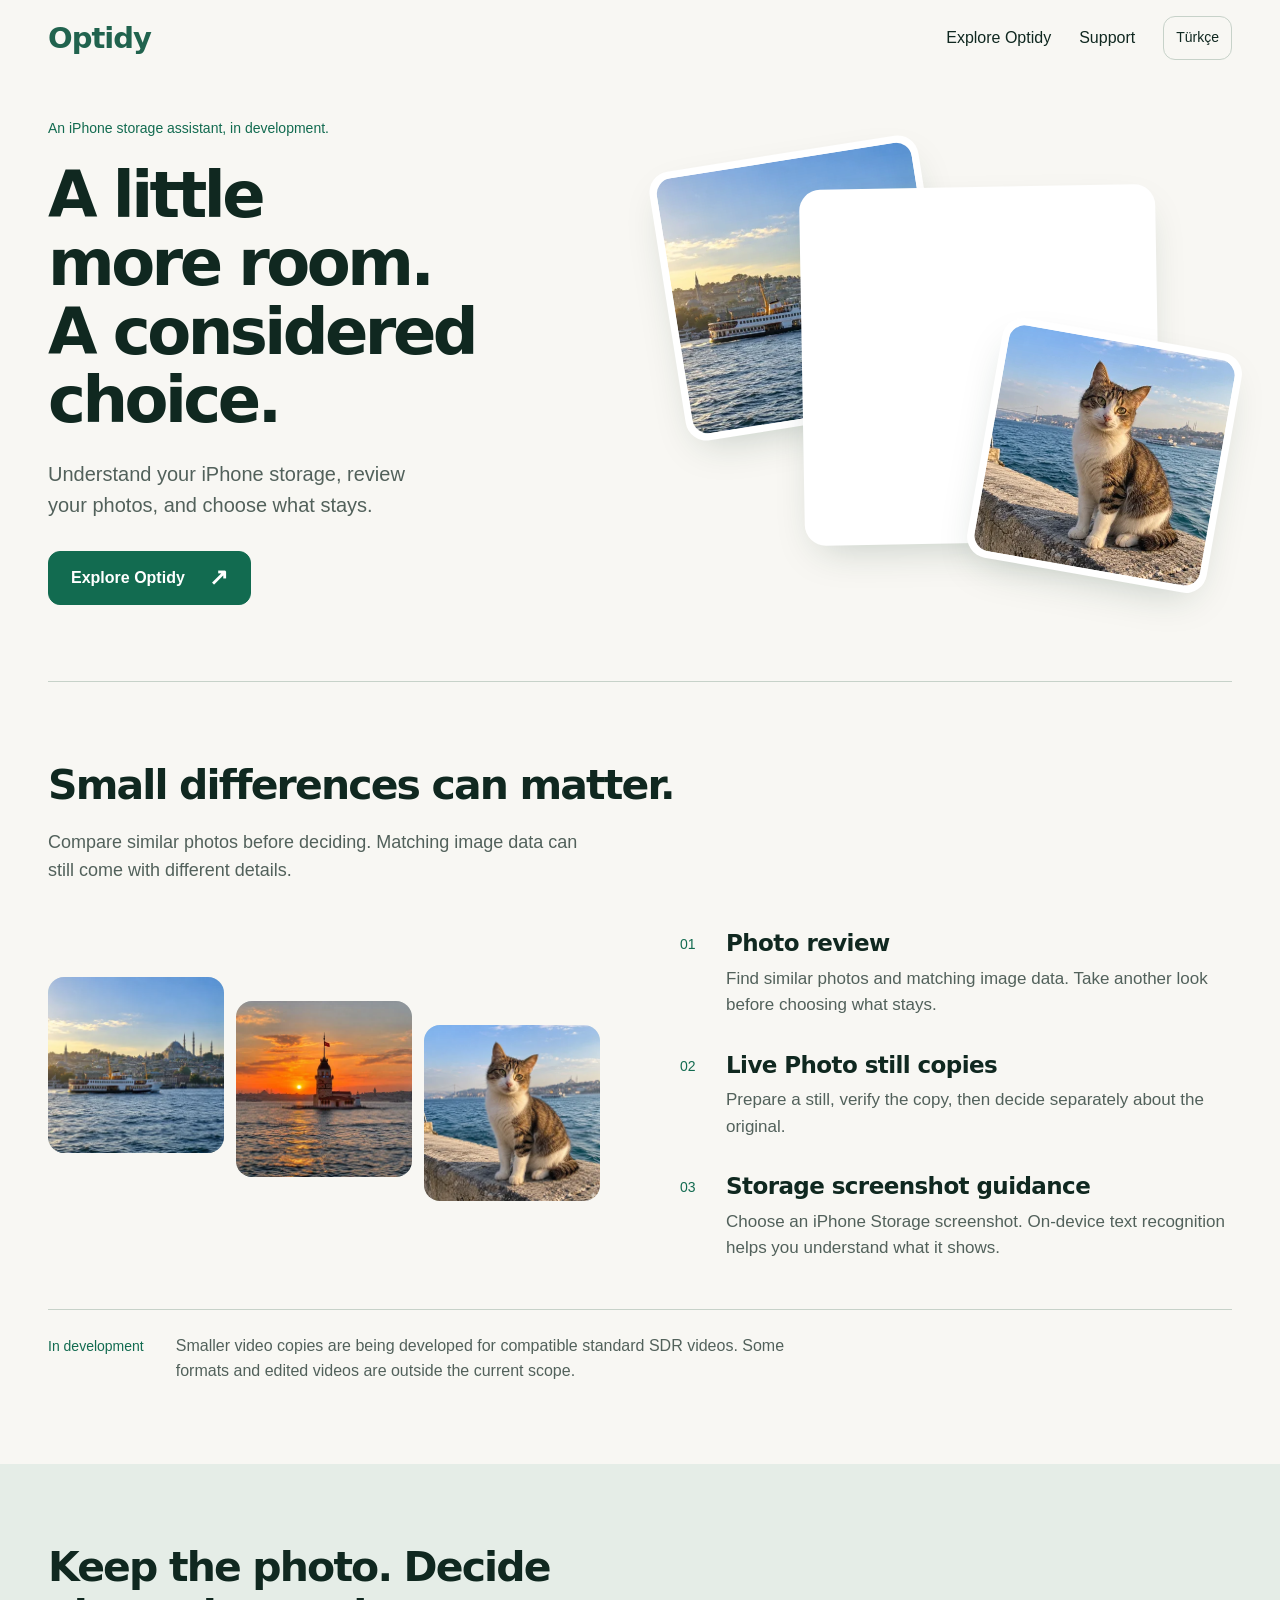
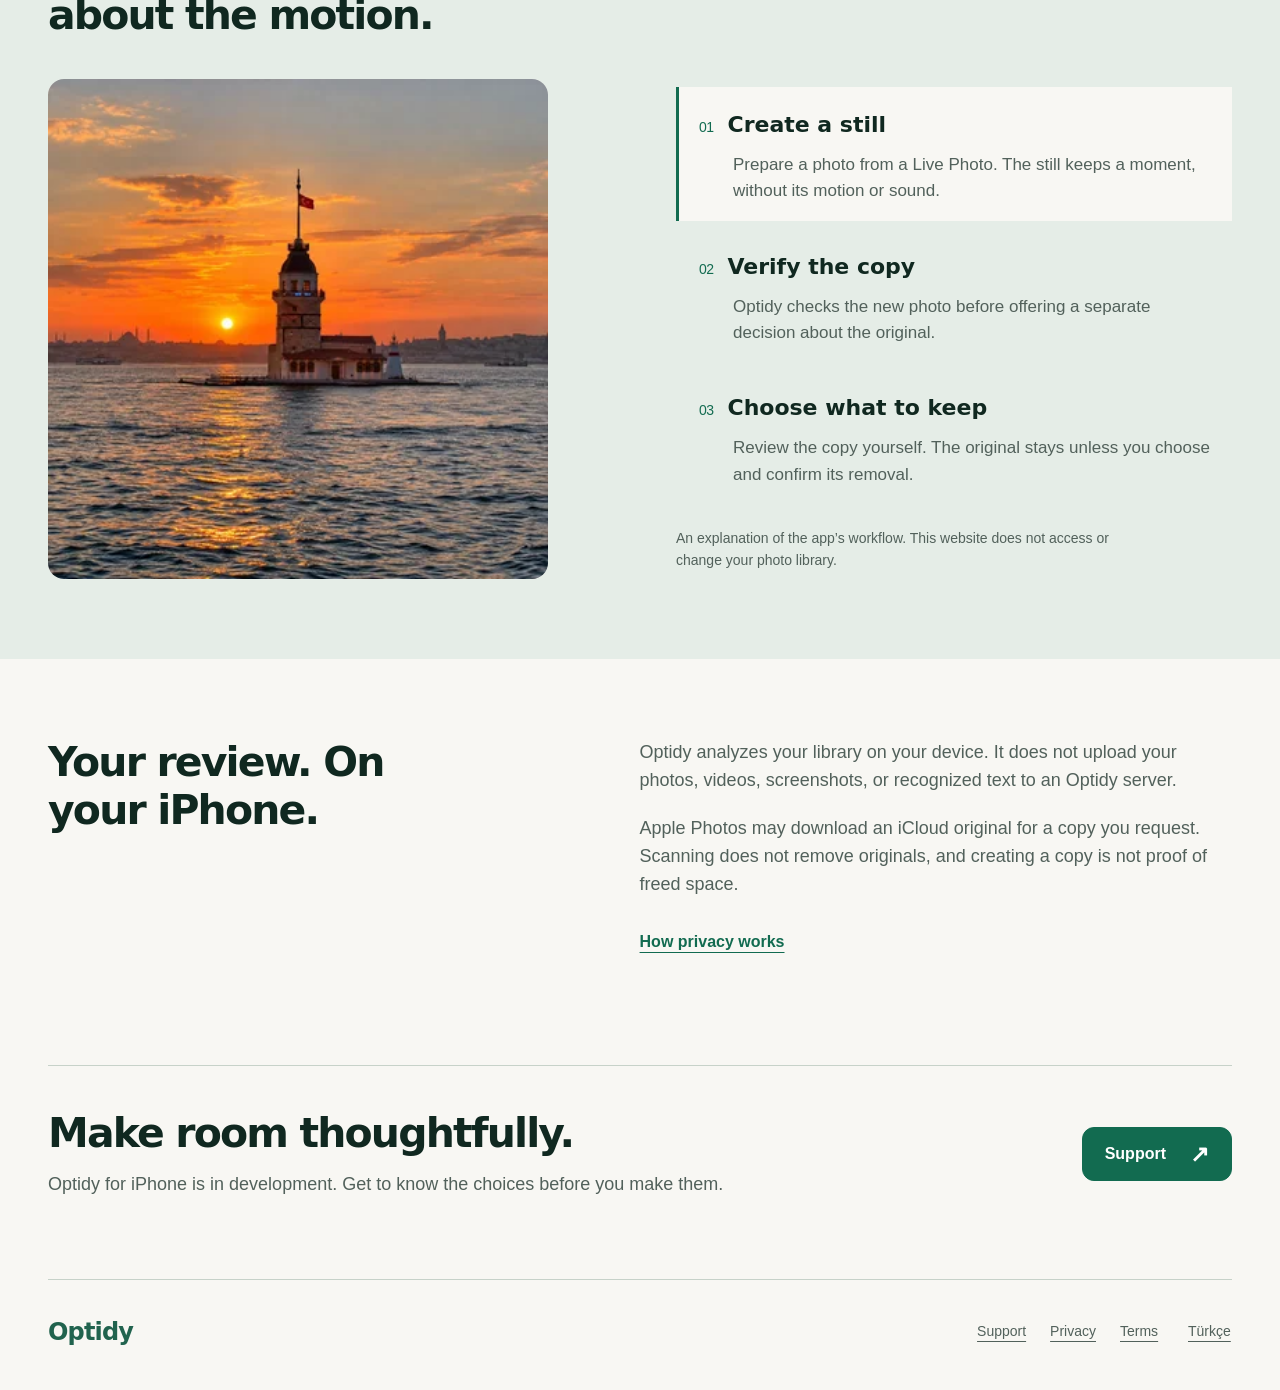
==== commit 66871e46: "Restore Optidy custom domain" ====
--- a/index.html
+++ b/index.html
@@ -1,17 +1,17 @@
 <!doctype html>
 <html lang="en"><head><meta charset="utf-8"><meta name="viewport" content="width=device-width, initial-scale=1"><meta name="color-scheme" content="light"><meta name="theme-color" content="#f8f7f3">
-<title>Optidy | A considered choice for your iPhone storage</title><meta name="description" content="Understand your iPhone storage, review your photos, and choose what stays. Meet Optidy, an iPhone storage assistant in development."><meta name="robots" content="noindex,nofollow"><link rel="canonical" href="https://sefa-arslan.github.io/optidy-site/">
-<link rel="alternate" hreflang="en" href="https://sefa-arslan.github.io/optidy-site/"><link rel="alternate" hreflang="tr" href="https://sefa-arslan.github.io/optidy-site/tr/"><link rel="alternate" hreflang="x-default" href="https://sefa-arslan.github.io/optidy-site/">
-<meta property="og:type" content="website"><meta property="og:site_name" content="Optidy"><meta property="og:title" content="Optidy | A considered choice for your iPhone storage"><meta property="og:description" content="Understand your iPhone storage, review your photos, and choose what stays. Meet Optidy, an iPhone storage assistant in development."><meta property="og:url" content="https://sefa-arslan.github.io/optidy-site/"><meta property="og:locale" content="en_US"><meta property="og:locale:alternate" content="tr_TR"><meta property="og:image" content="https://sefa-arslan.github.io/optidy-site/assets/maiden-tower-720.webp"><meta property="og:image:width" content="720"><meta property="og:image:height" content="720"><meta property="og:image:alt" content="Illustrative sample artwork of Maiden’s Tower at sunset in Istanbul.">
-<link rel="icon" href="/optidy-site/favicon.svg" type="image/svg+xml"><link rel="icon" href="/optidy-site/favicon.ico" sizes="48x48"><link rel="manifest" href="/optidy-site/site.webmanifest"><meta name="application-name" content="Optidy"><link rel="stylesheet" href="/optidy-site/assets/style.css"><script src="/optidy-site/assets/site.js" defer></script>
-<script type="application/ld+json">{"@context":"https://schema.org","@type":"WebSite","name":"Optidy","url":"https://sefa-arslan.github.io/","inLanguage":["en","tr"]}</script>
+<title>Optidy | A considered choice for your iPhone storage</title><meta name="description" content="Understand your iPhone storage, review your photos, and choose what stays. Meet Optidy, an iPhone storage assistant in development."><meta name="robots" content="noindex,nofollow"><link rel="canonical" href="https://optidy.oda.so/">
+<link rel="alternate" hreflang="en" href="https://optidy.oda.so/"><link rel="alternate" hreflang="tr" href="https://optidy.oda.so/tr/"><link rel="alternate" hreflang="x-default" href="https://optidy.oda.so/">
+<meta property="og:type" content="website"><meta property="og:site_name" content="Optidy"><meta property="og:title" content="Optidy | A considered choice for your iPhone storage"><meta property="og:description" content="Understand your iPhone storage, review your photos, and choose what stays. Meet Optidy, an iPhone storage assistant in development."><meta property="og:url" content="https://optidy.oda.so/"><meta property="og:locale" content="en_US"><meta property="og:locale:alternate" content="tr_TR"><meta property="og:image" content="https://optidy.oda.so/assets/maiden-tower-720.webp"><meta property="og:image:width" content="720"><meta property="og:image:height" content="720"><meta property="og:image:alt" content="Illustrative sample artwork of Maiden’s Tower at sunset in Istanbul.">
+<link rel="icon" href="/favicon.svg" type="image/svg+xml"><link rel="icon" href="/favicon.ico" sizes="48x48"><link rel="manifest" href="/site.webmanifest"><meta name="application-name" content="Optidy"><link rel="stylesheet" href="/assets/style.css"><script src="/assets/site.js" defer></script>
+<script type="application/ld+json">{"@context":"https://schema.org","@type":"WebSite","name":"Optidy","url":"https://optidy.oda.so/","inLanguage":["en","tr"]}</script>
 </head><body>
 <a href="#main" class="skip-link">Skip to content</a>
-<header class="site-header container"><a href="/optidy-site/" class="brand">Optidy</a><nav class="nav" aria-label="Main navigation"><a href="/optidy-site/#explore" class="explore-link">Explore Optidy</a><a href="/optidy-site/support/">Support</a><a class="language" href="/optidy-site/tr/" lang="tr" hreflang="tr">Türkçe</a></nav></header>
-<main id="main" tabindex="-1"><section class="hero container" aria-labelledby="hero-heading"><div class="hero-copy"><p class="status">An iPhone storage assistant, in development.</p><h1 id="hero-heading"><span>A little more room.</span> <span>A considered choice.</span></h1><p class="hero-lead">Understand your iPhone storage, review your photos, and choose what stays.</p><a class="button" href="#explore">Explore Optidy<span aria-hidden="true">↗</span></a></div><div class="photo-fan"><figure class="ferry"><img src="/optidy-site/assets/ferry-720.webp" srcset="/optidy-site/assets/ferry-360.webp 360w, /optidy-site/assets/ferry-720.webp 720w" sizes="(max-width: 767px) 42vw, 270px" width="720" height="720" alt="Illustrative sample artwork of an Istanbul ferry on the Bosphorus." loading="eager" decoding="async"></figure><figure class="tower"><img src="/optidy-site/assets/maiden-tower-720.webp" srcset="/optidy-site/assets/maiden-tower-360.webp 360w, /optidy-site/assets/maiden-tower-720.webp 720w" sizes="(max-width: 767px) 60vw, 360px" width="720" height="720" alt="Illustrative sample artwork of Maiden’s Tower at sunset in Istanbul." loading="eager" decoding="async" fetchpriority="high"></figure><figure class="cat"><img src="/optidy-site/assets/cat-720.webp" srcset="/optidy-site/assets/cat-360.webp 360w, /optidy-site/assets/cat-720.webp 720w" sizes="(max-width: 767px) 36vw, 260px" width="720" height="720" alt="Illustrative sample artwork of a cat in Istanbul." loading="eager" decoding="async"></figure></div></section>
-<section id="explore" class="section discovery container" aria-labelledby="discovery-heading"><div class="section-intro"><h2 id="discovery-heading">Small differences can matter.</h2><p>Compare similar photos before deciding. Matching image data can still come with different details.</p></div><div class="discovery-layout"><div class="review-strip"><figure><img src="/optidy-site/assets/ferry-720.webp" srcset="/optidy-site/assets/ferry-360.webp 360w, /optidy-site/assets/ferry-720.webp 720w" sizes="(max-width: 767px) 30vw, 170px" width="720" height="720" alt="Illustrative sample artwork of an Istanbul ferry on the Bosphorus." loading="lazy" decoding="async"></figure><figure><img src="/optidy-site/assets/maiden-tower-720.webp" srcset="/optidy-site/assets/maiden-tower-360.webp 360w, /optidy-site/assets/maiden-tower-720.webp 720w" sizes="(max-width: 767px) 30vw, 170px" width="720" height="720" alt="Illustrative sample artwork of Maiden’s Tower at sunset in Istanbul." loading="lazy" decoding="async"></figure><figure><img src="/optidy-site/assets/cat-720.webp" srcset="/optidy-site/assets/cat-360.webp 360w, /optidy-site/assets/cat-720.webp 720w" sizes="(max-width: 767px) 30vw, 170px" width="720" height="720" alt="Illustrative sample artwork of a cat in Istanbul." loading="lazy" decoding="async"></figure></div><div class="capabilities"><article><span class="number" aria-hidden="true">01</span><div><h3>Photo review</h3><p>Find similar photos and matching image data. Take another look before choosing what stays.</p></div></article><article><span class="number" aria-hidden="true">02</span><div><h3>Live Photo still copies</h3><p>Prepare a still, verify the copy, then decide separately about the original.</p></div></article><article><span class="number" aria-hidden="true">03</span><div><h3>Storage screenshot guidance</h3><p>Choose an iPhone Storage screenshot. On-device text recognition helps you understand what it shows.</p></div></article></div></div><div class="video-note"><span class="label">In development</span><p>Smaller video copies are being developed for compatible standard SDR videos. Some formats and edited videos are outside the current scope.</p></div></section>
-<section class="section retained-section" aria-labelledby="retained-heading"><div class="container"><h2 class="retained-head" id="retained-heading">Keep the photo. Decide about the motion.</h2><div class="retained-layout"><figure class="retained-image"><img class="retained-photo" src="/optidy-site/assets/maiden-tower-720.webp" srcset="/optidy-site/assets/maiden-tower-360.webp 360w, /optidy-site/assets/maiden-tower-720.webp 720w" sizes="(max-width: 767px) 90vw, 500px" width="720" height="720" alt="Illustrative sample artwork of Maiden’s Tower at sunset in Istanbul." loading="lazy" decoding="async"></figure><div><ol class="workflow"><li class="workflow-step"><h3>Create a still</h3><p>Prepare a photo from a Live Photo. The still keeps a moment, without its motion or sound.</p></li><li class="workflow-step"><h3>Verify the copy</h3><p>Optidy checks the new photo before offering a separate decision about the original.</p></li><li class="workflow-step"><h3>Choose what to keep</h3><p>Review the copy yourself. The original stays unless you choose and confirm its removal.</p></li></ol><p class="workflow-note">An explanation of the app’s workflow. This website does not access or change your photo library.</p></div></div></div></section>
-<section class="section confidence container" aria-labelledby="confidence-heading"><h2 id="confidence-heading">Your review. On your iPhone.</h2><div><p>Optidy analyzes your library on your device. It does not upload your photos, videos, screenshots, or recognized text to an Optidy server.</p><p>Apple Photos may download an iCloud original for a copy you request. Scanning does not remove originals, and creating a copy is not proof of freed space.</p><a href="/optidy-site/privacy/" class="text-link">How privacy works</a></div></section>
-<section class="close container" aria-labelledby="close-heading"><div class="close-inner"><div><h2 id="close-heading">Make room thoughtfully.</h2><p>Optidy for iPhone is in development. Get to know the choices before you make them.</p></div><a class="button" href="/optidy-site/support/">Support<span aria-hidden="true">↗</span></a></div></section></main>
-<footer class="site-footer container"><a href="/optidy-site/" class="brand footer-brand">Optidy</a><nav class="footer-links" aria-label="Footer navigation"><a href="/optidy-site/support/">Support</a><a href="/optidy-site/privacy/">Privacy</a><a href="/optidy-site/terms/">Terms</a><a href="/optidy-site/tr/" lang="tr" hreflang="tr">Türkçe</a></nav></footer>
+<header class="site-header container"><a href="/" class="brand">Optidy</a><nav class="nav" aria-label="Main navigation"><a href="/#explore" class="explore-link">Explore Optidy</a><a href="/support/">Support</a><a class="language" href="/tr/" lang="tr" hreflang="tr">Türkçe</a></nav></header>
+<main id="main" tabindex="-1"><section class="hero container" aria-labelledby="hero-heading"><div class="hero-copy"><p class="status">An iPhone storage assistant, in development.</p><h1 id="hero-heading"><span>A little more room.</span> <span>A considered choice.</span></h1><p class="hero-lead">Understand your iPhone storage, review your photos, and choose what stays.</p><a class="button" href="#explore">Explore Optidy<span aria-hidden="true">↗</span></a></div><div class="photo-fan"><figure class="ferry"><img src="/assets/ferry-720.webp" srcset="/assets/ferry-360.webp 360w, /assets/ferry-720.webp 720w" sizes="(max-width: 767px) 42vw, 270px" width="720" height="720" alt="Illustrative sample artwork of an Istanbul ferry on the Bosphorus." loading="eager" decoding="async"></figure><figure class="tower"><img src="/assets/maiden-tower-720.webp" srcset="/assets/maiden-tower-360.webp 360w, /assets/maiden-tower-720.webp 720w" sizes="(max-width: 767px) 60vw, 360px" width="720" height="720" alt="Illustrative sample artwork of Maiden’s Tower at sunset in Istanbul." loading="eager" decoding="async" fetchpriority="high"></figure><figure class="cat"><img src="/assets/cat-720.webp" srcset="/assets/cat-360.webp 360w, /assets/cat-720.webp 720w" sizes="(max-width: 767px) 36vw, 260px" width="720" height="720" alt="Illustrative sample artwork of a cat in Istanbul." loading="eager" decoding="async"></figure></div></section>
+<section id="explore" class="section discovery container" aria-labelledby="discovery-heading"><div class="section-intro"><h2 id="discovery-heading">Small differences can matter.</h2><p>Compare similar photos before deciding. Matching image data can still come with different details.</p></div><div class="discovery-layout"><div class="review-strip"><figure><img src="/assets/ferry-720.webp" srcset="/assets/ferry-360.webp 360w, /assets/ferry-720.webp 720w" sizes="(max-width: 767px) 30vw, 170px" width="720" height="720" alt="Illustrative sample artwork of an Istanbul ferry on the Bosphorus." loading="lazy" decoding="async"></figure><figure><img src="/assets/maiden-tower-720.webp" srcset="/assets/maiden-tower-360.webp 360w, /assets/maiden-tower-720.webp 720w" sizes="(max-width: 767px) 30vw, 170px" width="720" height="720" alt="Illustrative sample artwork of Maiden’s Tower at sunset in Istanbul." loading="lazy" decoding="async"></figure><figure><img src="/assets/cat-720.webp" srcset="/assets/cat-360.webp 360w, /assets/cat-720.webp 720w" sizes="(max-width: 767px) 30vw, 170px" width="720" height="720" alt="Illustrative sample artwork of a cat in Istanbul." loading="lazy" decoding="async"></figure></div><div class="capabilities"><article><span class="number" aria-hidden="true">01</span><div><h3>Photo review</h3><p>Find similar photos and matching image data. Take another look before choosing what stays.</p></div></article><article><span class="number" aria-hidden="true">02</span><div><h3>Live Photo still copies</h3><p>Prepare a still, verify the copy, then decide separately about the original.</p></div></article><article><span class="number" aria-hidden="true">03</span><div><h3>Storage screenshot guidance</h3><p>Choose an iPhone Storage screenshot. On-device text recognition helps you understand what it shows.</p></div></article></div></div><div class="video-note"><span class="label">In development</span><p>Smaller video copies are being developed for compatible standard SDR videos. Some formats and edited videos are outside the current scope.</p></div></section>
+<section class="section retained-section" aria-labelledby="retained-heading"><div class="container"><h2 class="retained-head" id="retained-heading">Keep the photo. Decide about the motion.</h2><div class="retained-layout"><figure class="retained-image"><img class="retained-photo" src="/assets/maiden-tower-720.webp" srcset="/assets/maiden-tower-360.webp 360w, /assets/maiden-tower-720.webp 720w" sizes="(max-width: 767px) 90vw, 500px" width="720" height="720" alt="Illustrative sample artwork of Maiden’s Tower at sunset in Istanbul." loading="lazy" decoding="async"></figure><div><ol class="workflow"><li class="workflow-step"><h3>Create a still</h3><p>Prepare a photo from a Live Photo. The still keeps a moment, without its motion or sound.</p></li><li class="workflow-step"><h3>Verify the copy</h3><p>Optidy checks the new photo before offering a separate decision about the original.</p></li><li class="workflow-step"><h3>Choose what to keep</h3><p>Review the copy yourself. The original stays unless you choose and confirm its removal.</p></li></ol><p class="workflow-note">An explanation of the app’s workflow. This website does not access or change your photo library.</p></div></div></div></section>
+<section class="section confidence container" aria-labelledby="confidence-heading"><h2 id="confidence-heading">Your review. On your iPhone.</h2><div><p>Optidy analyzes your library on your device. It does not upload your photos, videos, screenshots, or recognized text to an Optidy server.</p><p>Apple Photos may download an iCloud original for a copy you request. Scanning does not remove originals, and creating a copy is not proof of freed space.</p><a href="/privacy/" class="text-link">How privacy works</a></div></section>
+<section class="close container" aria-labelledby="close-heading"><div class="close-inner"><div><h2 id="close-heading">Make room thoughtfully.</h2><p>Optidy for iPhone is in development. Get to know the choices before you make them.</p></div><a class="button" href="/support/">Support<span aria-hidden="true">↗</span></a></div></section></main>
+<footer class="site-footer container"><a href="/" class="brand footer-brand">Optidy</a><nav class="footer-links" aria-label="Footer navigation"><a href="/support/">Support</a><a href="/privacy/">Privacy</a><a href="/terms/">Terms</a><a href="/tr/" lang="tr" hreflang="tr">Türkçe</a></nav></footer>
 </body></html>
--- a/assets/style.css
+++ b/assets/style.css
@@ -0,0 +1,7 @@
+:root{color-scheme:light;--canvas:#f8f7f3;--surface:#fff;--ink:#102820;--secondary:#52615b;--action:#126b50;--brand:#21634e;--pale:#e5ede7;--line:#c7d2c9;--display:"Avenir Next",Avenir,system-ui,sans-serif;--body:-apple-system,BlinkMacSystemFont,"Segoe UI",sans-serif;--ease:cubic-bezier(.2,.7,.2,1)}
+*{box-sizing:border-box}html{scroll-behavior:auto;scroll-padding-top:24px}body{margin:0;background:var(--canvas);color:var(--ink);font:18px/1.55 var(--body);-webkit-font-smoothing:antialiased}a{color:var(--action);text-underline-offset:5px;text-decoration-thickness:1px}a:hover{text-decoration-thickness:2px}button{font:inherit;color:inherit}a,button,summary{-webkit-tap-highlight-color:transparent}a:focus-visible,button:focus-visible,summary:focus-visible,[tabindex]:focus-visible{outline:3px solid var(--ink);outline-offset:5px;box-shadow:0 0 0 3px var(--canvas)}img{display:block;width:100%;height:auto}h1,h2,h3,p,figure{margin:0}h1,h2,h3{overflow-wrap:anywhere;font-family:var(--display);font-weight:600}h1,h2{letter-spacing:-.045em;text-wrap:balance}h1{font-size:clamp(48px,4.8vw,70px);line-height:1.07}h2{font-size:clamp(32px,3.2vw,44px);line-height:1.16}h3{font-size:23px;line-height:1.25;letter-spacing:-.025em}p{color:var(--secondary)}.container{width:min(1200px,calc(100% - 96px));margin-inline:auto}.skip-link{position:fixed;left:16px;top:12px;z-index:10;min-height:44px;padding:10px 16px;background:var(--surface);transform:translateY(-150%)}.skip-link:focus{transform:translateY(0)}.site-header{min-height:76px;height:auto;padding-block:16px;flex-wrap:wrap;display:flex;align-items:center;justify-content:space-between;gap:24px}.brand{font:600 29px/1 var(--display);letter-spacing:-.035em;color:var(--brand);text-decoration:none;display:inline-flex;align-items:center;min-height:44px}.nav{max-width:100%;flex-wrap:wrap;margin-left:auto;display:flex;align-items:center;gap:28px;font-size:16px}.nav a{display:inline-flex;align-items:center;min-height:44px;min-width:44px;justify-content:center;text-decoration:none;color:var(--ink)}.nav a:hover,.nav a[aria-current=page]{text-decoration:underline}.nav .language{padding-inline:12px;border:1px solid var(--line);border-radius:12px;font-size:14px}.hero{padding-block:42px 76px;display:grid;grid-template-columns:1fr 1.08fr;gap:40px;align-items:center}.hero-copy{position:relative;z-index:1}.hero h1{max-width:12ch}.hero-lead{max-width:34ch;margin-top:24px;font-size:20px;line-height:1.55}.status{font-size:14px;line-height:1.5;color:var(--action);margin-bottom:22px}.button{display:inline-flex;align-items:center;justify-content:center;gap:24px;min-height:54px;padding:14px 22px;background:var(--action);color:var(--surface);border:1px solid var(--action);border-radius:12px;text-decoration:none;font-size:16px;font-weight:600;line-height:1.4}.button:hover{background:#0c563f;border-color:#0c563f}.button:active{transform:translateY(1px)}.hero .button{margin-top:30px}.button span[aria-hidden]{font-size:23px;line-height:1}.photo-fan{position:relative;min-width:0;height:490px;isolation:isolate}.photo-fan figure{position:absolute;padding:7px;background:var(--surface);border-radius:21px;box-shadow:0 16px 42px -16px #183c2940;width:56%;aspect-ratio:1}.photo-fan img{border-radius:16px;aspect-ratio:1;object-fit:contain}.photo-fan .ferry{left:0;top:31px;transform:rotate(-9deg);width:48%;z-index:0}.photo-fan .cat{right:1%;bottom:24px;transform:rotate(10deg);width:43%;z-index:2}.photo-fan .tower{left:24%;top:66px;transform:rotate(-1deg);width:63%;z-index:1}.section{padding-block:80px}.discovery{border-top:1px solid var(--line)}.section-intro{max-width:660px}.section-intro p{margin-top:20px;max-width:55ch}.discovery-layout{display:grid;grid-template-columns:1fr 1fr;gap:80px;margin-top:44px;align-items:start}.review-strip{display:grid;grid-template-columns:repeat(3,minmax(0,1fr));gap:12px;align-items:center}.review-strip figure{border-radius:16px;overflow:hidden;background:var(--pale)}.review-strip figure:nth-child(2){margin-top:48px}.review-strip figure:nth-child(3){margin-top:96px}.review-strip img{aspect-ratio:1;object-fit:contain}.capabilities{display:grid;gap:32px}.capabilities article{display:grid;grid-template-columns:30px 1fr;gap:16px}.capabilities .number{font-size:14px;font-variant-numeric:tabular-nums;color:var(--action);padding-top:5px}.capabilities p{margin-top:8px;font-size:17px}.video-note{margin-top:48px;padding-top:24px;border-top:1px solid var(--line);display:flex;gap:32px;align-items:baseline}.video-note .label{color:var(--action);font-size:14px;flex-shrink:0}.video-note p{font-size:16px;max-width:70ch}.retained-section{background:var(--pale)}.retained-head{max-width:760px;margin-bottom:40px}.retained-layout{display:grid;grid-template-columns:1fr 1fr;gap:72px;align-items:center}.retained-image{max-width:500px;background:var(--canvas);border-radius:16px;overflow:hidden}.retained-image img{aspect-ratio:1;object-fit:contain}.workflow{list-style:none;padding:0;margin:0;display:grid;gap:8px;counter-reset:steps}.workflow-step{padding:16px 20px;border-left:3px solid transparent;counter-increment:steps}.workflow-step h3{display:flex;align-items:baseline;gap:14px;font-size:22px}.workflow-step h3:before{content:counter(steps,decimal-leading-zero);font:14px/1.5 var(--body);color:var(--action)}.workflow-step button{background:transparent;border:0;padding:7px 0;min-height:44px;min-width:44px;text-align:left;font:inherit;cursor:pointer}.workflow-step button:hover{text-decoration:underline;text-underline-offset:5px}.workflow-step p{font-size:17px;margin:5px 0 0 34px}.workflow-step.is-active{background:var(--canvas);border-left-color:var(--action)}.workflow-note{margin-top:24px;font-size:14px;max-width:60ch}.confidence{display:grid;grid-template-columns:.85fr 1fr;gap:88px}.confidence p+p{margin-top:20px}.text-link{display:inline-flex;align-items:center;gap:24px;min-height:44px;margin-top:22px;font-weight:600;font-size:16px}.close{padding-block:20px 80px}.close-inner{border-top:1px solid var(--line);padding-top:44px;display:flex;justify-content:space-between;align-items:center;gap:40px}.close p{margin-top:14px}.site-footer{border-top:1px solid var(--line);padding-block:30px 36px;display:flex;gap:24px;align-items:center;justify-content:space-between}.footer-links{display:flex;flex-wrap:wrap;align-items:center;gap:8px 24px;font-size:14px}.footer-links a{display:inline-flex;align-items:center;min-width:44px;min-height:44px;color:var(--secondary)}.footer-brand{font-size:24px}.document{max-width:760px;margin:40px auto 88px}.document-header{margin-bottom:40px}.document h1{font-size:clamp(40px,4vw,60px);margin-bottom:24px}.document .intro{font-size:20px;line-height:1.55;max-width:55ch}.document .kicker{font-size:14px;margin-bottom:16px;color:var(--action)}.draft-notice{padding:24px;border-left:3px solid var(--action);background:var(--pale);margin-block:32px}.draft-notice strong{display:block;font-size:18px;margin-bottom:8px}.draft-notice p{font-size:16px;line-height:1.6}.prose{font-size:18px;line-height:1.65}.prose section{margin-top:36px}.prose h2{font-size:28px;line-height:1.25;margin-bottom:16px;letter-spacing:-.025em}.prose p+p{margin-top:16px}.prose ul{padding-left:22px;color:var(--secondary)}.prose li+li{margin-top:10px}.help-list{margin-block:32px}.help-list details{border-bottom:1px solid var(--line);padding-block:8px}.help-list summary{list-style:none;cursor:pointer;font:600 20px/1.4 var(--display);min-height:60px;display:flex;align-items:center;justify-content:space-between;gap:24px;padding-block:14px}.help-list summary::-webkit-details-marker{display:none}.help-list summary:after{content:'+';font:400 26px/1 var(--body);color:var(--action);flex-shrink:0}.help-list details[open] summary:after{content:'−'}.help-list details p{padding:2px 32px 24px 0;font-size:17px;line-height:1.65}.contact-note{margin-top:40px}.contact-note h2{font-size:28px;margin-bottom:16px}.contact-note p{font-size:17px}.not-found{min-height:50vh}.not-found .button{margin-top:24px}
+@media(prefers-reduced-motion:no-preference){.button{transition:background-color 180ms var(--ease),transform 180ms var(--ease)}.workflow-step{transition:background-color 180ms var(--ease),border-color 180ms var(--ease)}}
+@media(min-width:1280px){.hero{grid-template-columns:1.05fr 1fr;gap:24px}.hero h1{font-size:64px;max-width:unset;letter-spacing:-.055em}.hero h1 span{display:block}.hero-lead{max-width:36ch}.photo-fan{height:480px}}
+@media(max-width:1100px){.container{width:calc(100% - 48px)}.hero{gap:24px}.photo-fan{height:420px}.photo-fan .tower{top:70px}.discovery-layout{gap:40px}.retained-layout{gap:40px}.confidence{gap:48px}}
+@media(max-width:767px){.container{width:calc(100% - 40px)}.site-header{min-height:76px;height:auto;gap:12px}.nav{gap:16px}.nav .explore-link{display:none}.brand{font-size:26px}.hero{padding-block:32px 52px;display:flex;flex-direction:column;align-items:stretch;gap:28px}.hero h1{font-size:clamp(36px,10.5vw,54px);max-width:14ch;letter-spacing:-.04em}.hero h1 span{display:block}.hero-lead{font-size:18px;margin-top:20px;max-width:36ch}.status{margin-bottom:18px;max-width:31ch}.hero .button{margin-top:24px}.photo-fan{height:280px;width:min(440px,100%);margin-inline:auto}.photo-fan .ferry{width:43%;top:18px;left:3%}.photo-fan .tower{width:57%;top:28px;left:25%}.photo-fan .cat{width:36%;right:3%;bottom:4px}.photo-fan figure{padding:5px;border-radius:20px}.section{padding-block:52px}h2{font-size:32px}.section-intro p{font-size:17px;margin-top:16px}.discovery-layout{grid-template-columns:1fr;gap:36px;margin-top:28px}.review-strip{max-width:500px;gap:10px}.review-strip figure:nth-child(2){margin-top:24px}.review-strip figure:nth-child(3){margin-top:48px}.capabilities{gap:28px}.capabilities h3{font-size:22px}.video-note{display:block;margin-top:32px}.video-note p{margin-top:10px}.retained-head{margin-bottom:28px}.retained-layout{grid-template-columns:1fr;gap:24px}.retained-image{max-width:440px;width:100%;margin-inline:auto}.workflow-step{padding:12px 14px}.workflow-step h3{font-size:21px}.workflow-step p{margin-left:34px;font-size:16px}.workflow-note{font-size:14px}.confidence{grid-template-columns:1fr;gap:24px}.confidence p{font-size:17px}.close{padding-block:0 52px}.close-inner{display:block;padding-top:32px}.close .button{margin-top:24px}.close p{font-size:17px}.site-footer{align-items:flex-start;flex-direction:column;gap:18px;padding-block:24px}.footer-links{gap:4px 20px}.document{margin-block:32px 64px}.document h1{font-size:40px}.document .intro{font-size:18px}.document-header{margin-bottom:24px}.draft-notice{padding:20px;margin-block:24px}.prose{font-size:17px}.prose h2{font-size:27px}.help-list summary{font-size:19px}.help-list details p{padding-right:0}}
+@media(max-width:359px){.container{width:calc(100% - 32px)}.nav{gap:10px}.nav a{font-size:14px}.nav .language{padding-inline:9px}.hero h1{font-size:36px}.photo-fan{height:244px}.workflow-step{padding-inline:10px}.workflow-step h3{font-size:20px;gap:10px}.workflow-step p{margin-left:30px}.footer-links{gap:4px 16px}}
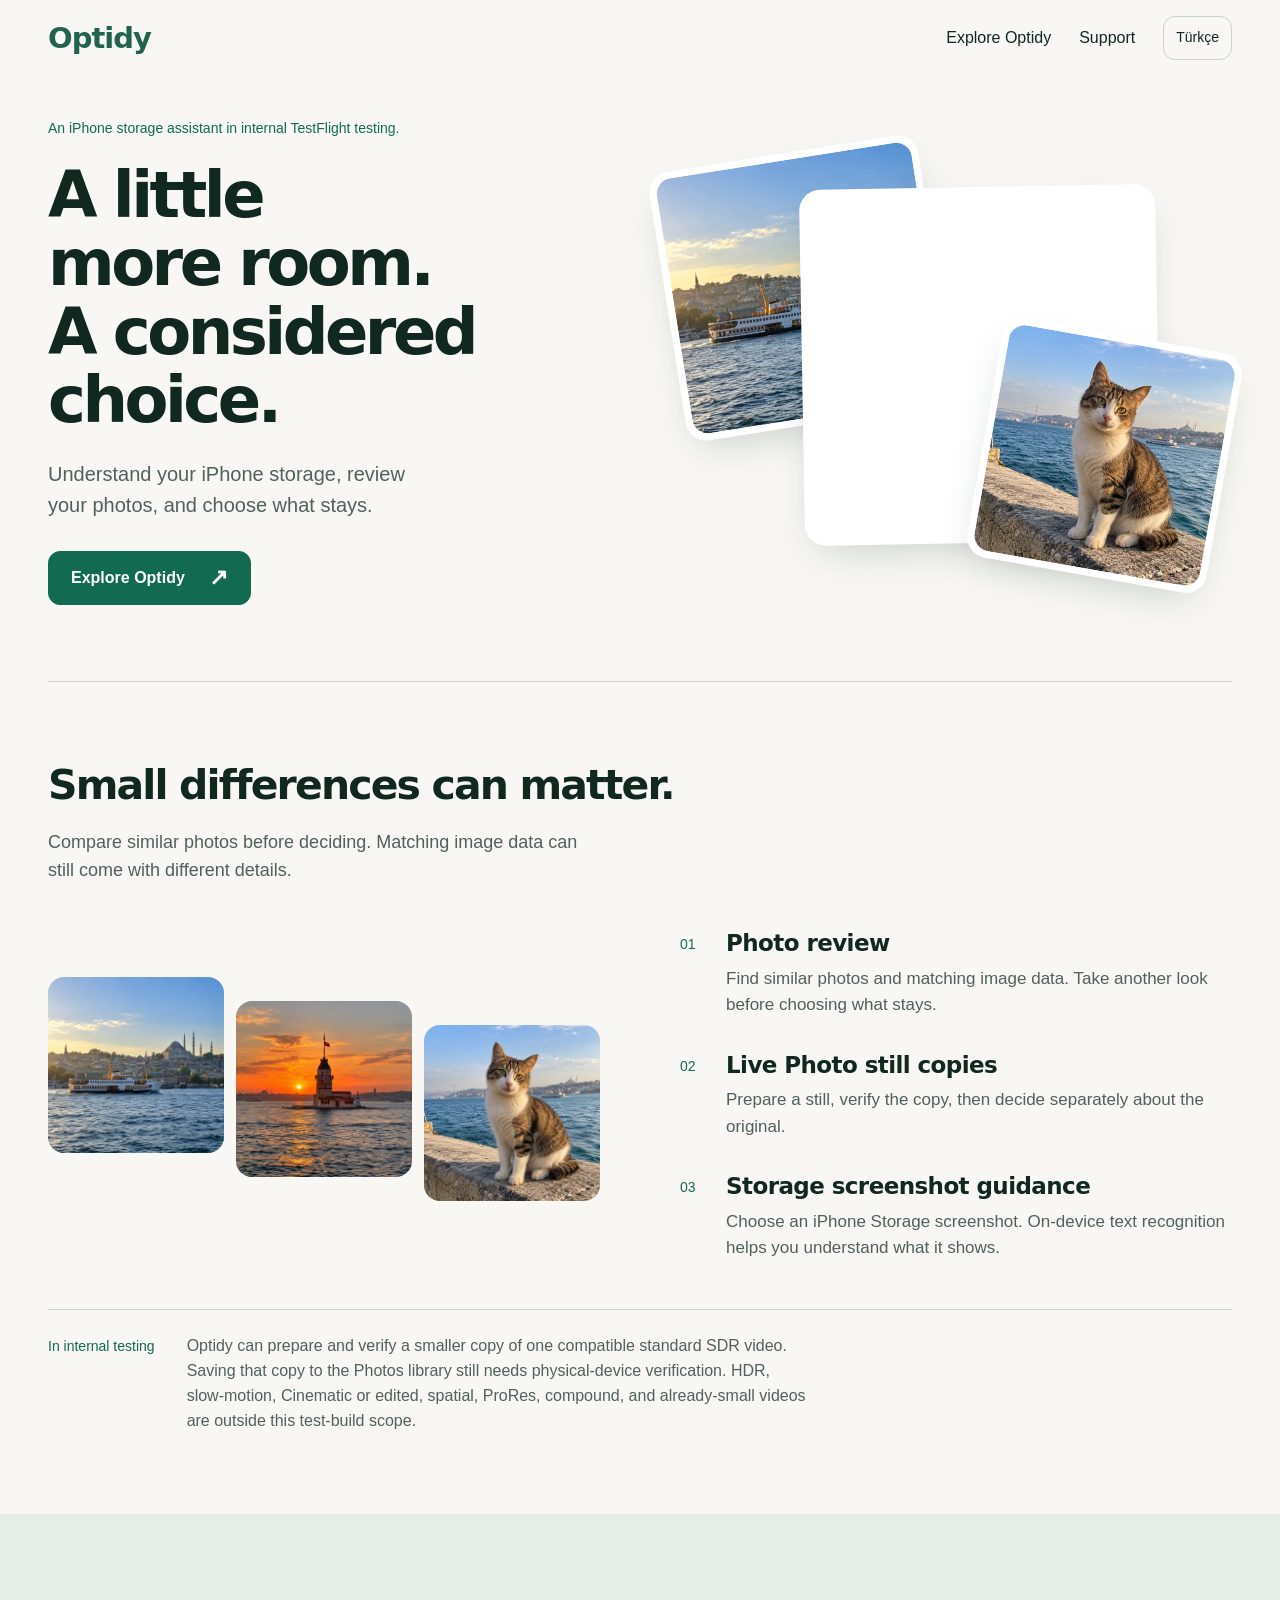
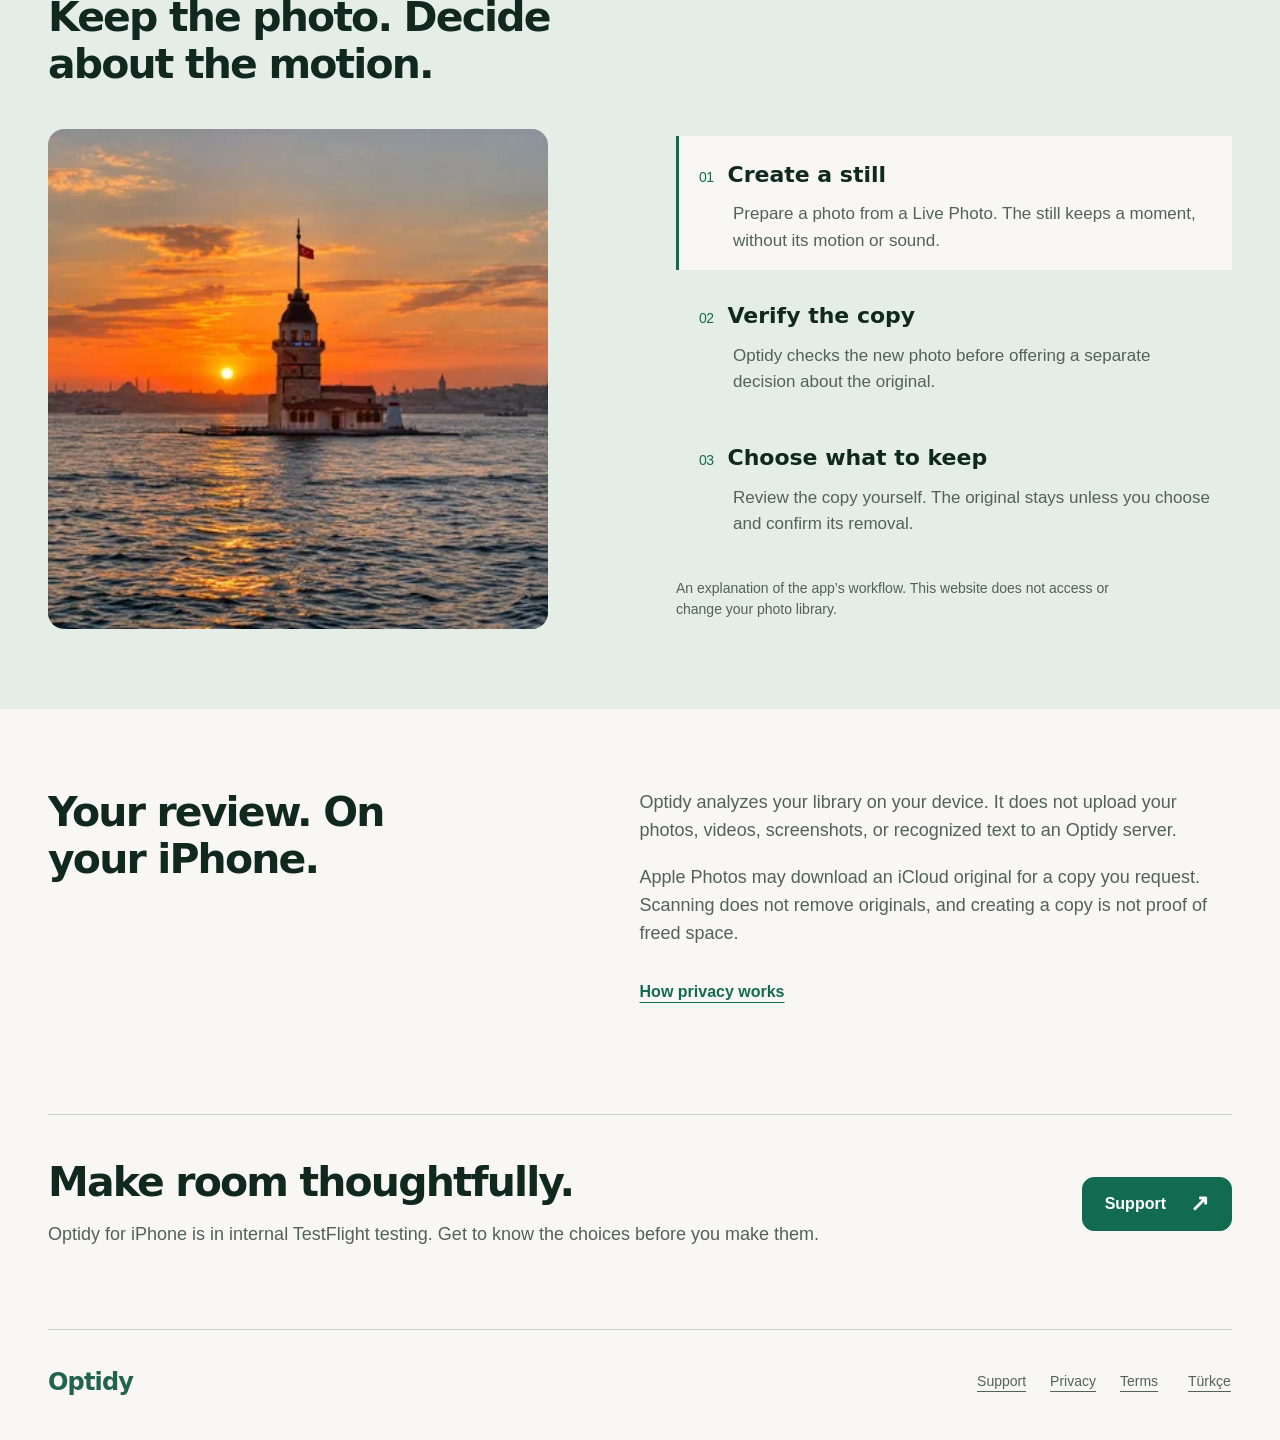
==== commit 87b44c14: "Align legal pages with TestFlight 1.0 (2)" ====
--- a/index.html
+++ b/index.html
@@ -1,17 +1,17 @@
 <!doctype html>
 <html lang="en"><head><meta charset="utf-8"><meta name="viewport" content="width=device-width, initial-scale=1"><meta name="color-scheme" content="light"><meta name="theme-color" content="#f8f7f3">
-<title>Optidy | A considered choice for your iPhone storage</title><meta name="description" content="Understand your iPhone storage, review your photos, and choose what stays. Meet Optidy, an iPhone storage assistant in development."><meta name="robots" content="noindex,nofollow"><link rel="canonical" href="https://optidy.oda.so/">
+<title>Optidy | A considered choice for your iPhone storage</title><meta name="description" content="Understand your iPhone storage, review your photos, and choose what stays. Meet Optidy, currently in internal TestFlight testing."><meta name="robots" content="noindex,nofollow"><link rel="canonical" href="https://optidy.oda.so/">
 <link rel="alternate" hreflang="en" href="https://optidy.oda.so/"><link rel="alternate" hreflang="tr" href="https://optidy.oda.so/tr/"><link rel="alternate" hreflang="x-default" href="https://optidy.oda.so/">
-<meta property="og:type" content="website"><meta property="og:site_name" content="Optidy"><meta property="og:title" content="Optidy | A considered choice for your iPhone storage"><meta property="og:description" content="Understand your iPhone storage, review your photos, and choose what stays. Meet Optidy, an iPhone storage assistant in development."><meta property="og:url" content="https://optidy.oda.so/"><meta property="og:locale" content="en_US"><meta property="og:locale:alternate" content="tr_TR"><meta property="og:image" content="https://optidy.oda.so/assets/maiden-tower-720.webp"><meta property="og:image:width" content="720"><meta property="og:image:height" content="720"><meta property="og:image:alt" content="Illustrative sample artwork of Maiden’s Tower at sunset in Istanbul.">
+<meta property="og:type" content="website"><meta property="og:site_name" content="Optidy"><meta property="og:title" content="Optidy | A considered choice for your iPhone storage"><meta property="og:description" content="Understand your iPhone storage, review your photos, and choose what stays. Meet Optidy, currently in internal TestFlight testing."><meta property="og:url" content="https://optidy.oda.so/"><meta property="og:locale" content="en_US"><meta property="og:locale:alternate" content="tr_TR"><meta property="og:image" content="https://optidy.oda.so/assets/maiden-tower-720.webp"><meta property="og:image:width" content="720"><meta property="og:image:height" content="720"><meta property="og:image:alt" content="Illustrative sample artwork of Maiden’s Tower at sunset in Istanbul.">
 <link rel="icon" href="/favicon.svg" type="image/svg+xml"><link rel="icon" href="/favicon.ico" sizes="48x48"><link rel="manifest" href="/site.webmanifest"><meta name="application-name" content="Optidy"><link rel="stylesheet" href="/assets/style.css"><script src="/assets/site.js" defer></script>
 <script type="application/ld+json">{"@context":"https://schema.org","@type":"WebSite","name":"Optidy","url":"https://optidy.oda.so/","inLanguage":["en","tr"]}</script>
 </head><body>
 <a href="#main" class="skip-link">Skip to content</a>
 <header class="site-header container"><a href="/" class="brand">Optidy</a><nav class="nav" aria-label="Main navigation"><a href="/#explore" class="explore-link">Explore Optidy</a><a href="/support/">Support</a><a class="language" href="/tr/" lang="tr" hreflang="tr">Türkçe</a></nav></header>
-<main id="main" tabindex="-1"><section class="hero container" aria-labelledby="hero-heading"><div class="hero-copy"><p class="status">An iPhone storage assistant, in development.</p><h1 id="hero-heading"><span>A little more room.</span> <span>A considered choice.</span></h1><p class="hero-lead">Understand your iPhone storage, review your photos, and choose what stays.</p><a class="button" href="#explore">Explore Optidy<span aria-hidden="true">↗</span></a></div><div class="photo-fan"><figure class="ferry"><img src="/assets/ferry-720.webp" srcset="/assets/ferry-360.webp 360w, /assets/ferry-720.webp 720w" sizes="(max-width: 767px) 42vw, 270px" width="720" height="720" alt="Illustrative sample artwork of an Istanbul ferry on the Bosphorus." loading="eager" decoding="async"></figure><figure class="tower"><img src="/assets/maiden-tower-720.webp" srcset="/assets/maiden-tower-360.webp 360w, /assets/maiden-tower-720.webp 720w" sizes="(max-width: 767px) 60vw, 360px" width="720" height="720" alt="Illustrative sample artwork of Maiden’s Tower at sunset in Istanbul." loading="eager" decoding="async" fetchpriority="high"></figure><figure class="cat"><img src="/assets/cat-720.webp" srcset="/assets/cat-360.webp 360w, /assets/cat-720.webp 720w" sizes="(max-width: 767px) 36vw, 260px" width="720" height="720" alt="Illustrative sample artwork of a cat in Istanbul." loading="eager" decoding="async"></figure></div></section>
-<section id="explore" class="section discovery container" aria-labelledby="discovery-heading"><div class="section-intro"><h2 id="discovery-heading">Small differences can matter.</h2><p>Compare similar photos before deciding. Matching image data can still come with different details.</p></div><div class="discovery-layout"><div class="review-strip"><figure><img src="/assets/ferry-720.webp" srcset="/assets/ferry-360.webp 360w, /assets/ferry-720.webp 720w" sizes="(max-width: 767px) 30vw, 170px" width="720" height="720" alt="Illustrative sample artwork of an Istanbul ferry on the Bosphorus." loading="lazy" decoding="async"></figure><figure><img src="/assets/maiden-tower-720.webp" srcset="/assets/maiden-tower-360.webp 360w, /assets/maiden-tower-720.webp 720w" sizes="(max-width: 767px) 30vw, 170px" width="720" height="720" alt="Illustrative sample artwork of Maiden’s Tower at sunset in Istanbul." loading="lazy" decoding="async"></figure><figure><img src="/assets/cat-720.webp" srcset="/assets/cat-360.webp 360w, /assets/cat-720.webp 720w" sizes="(max-width: 767px) 30vw, 170px" width="720" height="720" alt="Illustrative sample artwork of a cat in Istanbul." loading="lazy" decoding="async"></figure></div><div class="capabilities"><article><span class="number" aria-hidden="true">01</span><div><h3>Photo review</h3><p>Find similar photos and matching image data. Take another look before choosing what stays.</p></div></article><article><span class="number" aria-hidden="true">02</span><div><h3>Live Photo still copies</h3><p>Prepare a still, verify the copy, then decide separately about the original.</p></div></article><article><span class="number" aria-hidden="true">03</span><div><h3>Storage screenshot guidance</h3><p>Choose an iPhone Storage screenshot. On-device text recognition helps you understand what it shows.</p></div></article></div></div><div class="video-note"><span class="label">In development</span><p>Smaller video copies are being developed for compatible standard SDR videos. Some formats and edited videos are outside the current scope.</p></div></section>
+<main id="main" tabindex="-1"><section class="hero container" aria-labelledby="hero-heading"><div class="hero-copy"><p class="status">An iPhone storage assistant in internal TestFlight testing.</p><h1 id="hero-heading"><span>A little more room.</span> <span>A considered choice.</span></h1><p class="hero-lead">Understand your iPhone storage, review your photos, and choose what stays.</p><a class="button" href="#explore">Explore Optidy<span aria-hidden="true">↗</span></a></div><div class="photo-fan"><figure class="ferry"><img src="/assets/ferry-720.webp" srcset="/assets/ferry-360.webp 360w, /assets/ferry-720.webp 720w" sizes="(max-width: 767px) 42vw, 270px" width="720" height="720" alt="Illustrative sample artwork of an Istanbul ferry on the Bosphorus." loading="eager" decoding="async"></figure><figure class="tower"><img src="/assets/maiden-tower-720.webp" srcset="/assets/maiden-tower-360.webp 360w, /assets/maiden-tower-720.webp 720w" sizes="(max-width: 767px) 60vw, 360px" width="720" height="720" alt="Illustrative sample artwork of Maiden’s Tower at sunset in Istanbul." loading="eager" decoding="async" fetchpriority="high"></figure><figure class="cat"><img src="/assets/cat-720.webp" srcset="/assets/cat-360.webp 360w, /assets/cat-720.webp 720w" sizes="(max-width: 767px) 36vw, 260px" width="720" height="720" alt="Illustrative sample artwork of a cat in Istanbul." loading="eager" decoding="async"></figure></div></section>
+<section id="explore" class="section discovery container" aria-labelledby="discovery-heading"><div class="section-intro"><h2 id="discovery-heading">Small differences can matter.</h2><p>Compare similar photos before deciding. Matching image data can still come with different details.</p></div><div class="discovery-layout"><div class="review-strip"><figure><img src="/assets/ferry-720.webp" srcset="/assets/ferry-360.webp 360w, /assets/ferry-720.webp 720w" sizes="(max-width: 767px) 30vw, 170px" width="720" height="720" alt="Illustrative sample artwork of an Istanbul ferry on the Bosphorus." loading="lazy" decoding="async"></figure><figure><img src="/assets/maiden-tower-720.webp" srcset="/assets/maiden-tower-360.webp 360w, /assets/maiden-tower-720.webp 720w" sizes="(max-width: 767px) 30vw, 170px" width="720" height="720" alt="Illustrative sample artwork of Maiden’s Tower at sunset in Istanbul." loading="lazy" decoding="async"></figure><figure><img src="/assets/cat-720.webp" srcset="/assets/cat-360.webp 360w, /assets/cat-720.webp 720w" sizes="(max-width: 767px) 30vw, 170px" width="720" height="720" alt="Illustrative sample artwork of a cat in Istanbul." loading="lazy" decoding="async"></figure></div><div class="capabilities"><article><span class="number" aria-hidden="true">01</span><div><h3>Photo review</h3><p>Find similar photos and matching image data. Take another look before choosing what stays.</p></div></article><article><span class="number" aria-hidden="true">02</span><div><h3>Live Photo still copies</h3><p>Prepare a still, verify the copy, then decide separately about the original.</p></div></article><article><span class="number" aria-hidden="true">03</span><div><h3>Storage screenshot guidance</h3><p>Choose an iPhone Storage screenshot. On-device text recognition helps you understand what it shows.</p></div></article></div></div><div class="video-note"><span class="label">In internal testing</span><p>Optidy can prepare and verify a smaller copy of one compatible standard SDR video. Saving that copy to the Photos library still needs physical-device verification. HDR, slow-motion, Cinematic or edited, spatial, ProRes, compound, and already-small videos are outside this test-build scope.</p></div></section>
 <section class="section retained-section" aria-labelledby="retained-heading"><div class="container"><h2 class="retained-head" id="retained-heading">Keep the photo. Decide about the motion.</h2><div class="retained-layout"><figure class="retained-image"><img class="retained-photo" src="/assets/maiden-tower-720.webp" srcset="/assets/maiden-tower-360.webp 360w, /assets/maiden-tower-720.webp 720w" sizes="(max-width: 767px) 90vw, 500px" width="720" height="720" alt="Illustrative sample artwork of Maiden’s Tower at sunset in Istanbul." loading="lazy" decoding="async"></figure><div><ol class="workflow"><li class="workflow-step"><h3>Create a still</h3><p>Prepare a photo from a Live Photo. The still keeps a moment, without its motion or sound.</p></li><li class="workflow-step"><h3>Verify the copy</h3><p>Optidy checks the new photo before offering a separate decision about the original.</p></li><li class="workflow-step"><h3>Choose what to keep</h3><p>Review the copy yourself. The original stays unless you choose and confirm its removal.</p></li></ol><p class="workflow-note">An explanation of the app’s workflow. This website does not access or change your photo library.</p></div></div></div></section>
 <section class="section confidence container" aria-labelledby="confidence-heading"><h2 id="confidence-heading">Your review. On your iPhone.</h2><div><p>Optidy analyzes your library on your device. It does not upload your photos, videos, screenshots, or recognized text to an Optidy server.</p><p>Apple Photos may download an iCloud original for a copy you request. Scanning does not remove originals, and creating a copy is not proof of freed space.</p><a href="/privacy/" class="text-link">How privacy works</a></div></section>
-<section class="close container" aria-labelledby="close-heading"><div class="close-inner"><div><h2 id="close-heading">Make room thoughtfully.</h2><p>Optidy for iPhone is in development. Get to know the choices before you make them.</p></div><a class="button" href="/support/">Support<span aria-hidden="true">↗</span></a></div></section></main>
+<section class="close container" aria-labelledby="close-heading"><div class="close-inner"><div><h2 id="close-heading">Make room thoughtfully.</h2><p>Optidy for iPhone is in internal TestFlight testing. Get to know the choices before you make them.</p></div><a class="button" href="/support/">Support<span aria-hidden="true">↗</span></a></div></section></main>
 <footer class="site-footer container"><a href="/" class="brand footer-brand">Optidy</a><nav class="footer-links" aria-label="Footer navigation"><a href="/support/">Support</a><a href="/privacy/">Privacy</a><a href="/terms/">Terms</a><a href="/tr/" lang="tr" hreflang="tr">Türkçe</a></nav></footer>
 </body></html>
--- a/assets/style.css
+++ b/assets/style.css
@@ -1,5 +1,5 @@
 :root{color-scheme:light;--canvas:#f8f7f3;--surface:#fff;--ink:#102820;--secondary:#52615b;--action:#126b50;--brand:#21634e;--pale:#e5ede7;--line:#c7d2c9;--display:"Avenir Next",Avenir,system-ui,sans-serif;--body:-apple-system,BlinkMacSystemFont,"Segoe UI",sans-serif;--ease:cubic-bezier(.2,.7,.2,1)}
-*{box-sizing:border-box}html{scroll-behavior:auto;scroll-padding-top:24px}body{margin:0;background:var(--canvas);color:var(--ink);font:18px/1.55 var(--body);-webkit-font-smoothing:antialiased}a{color:var(--action);text-underline-offset:5px;text-decoration-thickness:1px}a:hover{text-decoration-thickness:2px}button{font:inherit;color:inherit}a,button,summary{-webkit-tap-highlight-color:transparent}a:focus-visible,button:focus-visible,summary:focus-visible,[tabindex]:focus-visible{outline:3px solid var(--ink);outline-offset:5px;box-shadow:0 0 0 3px var(--canvas)}img{display:block;width:100%;height:auto}h1,h2,h3,p,figure{margin:0}h1,h2,h3{overflow-wrap:anywhere;font-family:var(--display);font-weight:600}h1,h2{letter-spacing:-.045em;text-wrap:balance}h1{font-size:clamp(48px,4.8vw,70px);line-height:1.07}h2{font-size:clamp(32px,3.2vw,44px);line-height:1.16}h3{font-size:23px;line-height:1.25;letter-spacing:-.025em}p{color:var(--secondary)}.container{width:min(1200px,calc(100% - 96px));margin-inline:auto}.skip-link{position:fixed;left:16px;top:12px;z-index:10;min-height:44px;padding:10px 16px;background:var(--surface);transform:translateY(-150%)}.skip-link:focus{transform:translateY(0)}.site-header{min-height:76px;height:auto;padding-block:16px;flex-wrap:wrap;display:flex;align-items:center;justify-content:space-between;gap:24px}.brand{font:600 29px/1 var(--display);letter-spacing:-.035em;color:var(--brand);text-decoration:none;display:inline-flex;align-items:center;min-height:44px}.nav{max-width:100%;flex-wrap:wrap;margin-left:auto;display:flex;align-items:center;gap:28px;font-size:16px}.nav a{display:inline-flex;align-items:center;min-height:44px;min-width:44px;justify-content:center;text-decoration:none;color:var(--ink)}.nav a:hover,.nav a[aria-current=page]{text-decoration:underline}.nav .language{padding-inline:12px;border:1px solid var(--line);border-radius:12px;font-size:14px}.hero{padding-block:42px 76px;display:grid;grid-template-columns:1fr 1.08fr;gap:40px;align-items:center}.hero-copy{position:relative;z-index:1}.hero h1{max-width:12ch}.hero-lead{max-width:34ch;margin-top:24px;font-size:20px;line-height:1.55}.status{font-size:14px;line-height:1.5;color:var(--action);margin-bottom:22px}.button{display:inline-flex;align-items:center;justify-content:center;gap:24px;min-height:54px;padding:14px 22px;background:var(--action);color:var(--surface);border:1px solid var(--action);border-radius:12px;text-decoration:none;font-size:16px;font-weight:600;line-height:1.4}.button:hover{background:#0c563f;border-color:#0c563f}.button:active{transform:translateY(1px)}.hero .button{margin-top:30px}.button span[aria-hidden]{font-size:23px;line-height:1}.photo-fan{position:relative;min-width:0;height:490px;isolation:isolate}.photo-fan figure{position:absolute;padding:7px;background:var(--surface);border-radius:21px;box-shadow:0 16px 42px -16px #183c2940;width:56%;aspect-ratio:1}.photo-fan img{border-radius:16px;aspect-ratio:1;object-fit:contain}.photo-fan .ferry{left:0;top:31px;transform:rotate(-9deg);width:48%;z-index:0}.photo-fan .cat{right:1%;bottom:24px;transform:rotate(10deg);width:43%;z-index:2}.photo-fan .tower{left:24%;top:66px;transform:rotate(-1deg);width:63%;z-index:1}.section{padding-block:80px}.discovery{border-top:1px solid var(--line)}.section-intro{max-width:660px}.section-intro p{margin-top:20px;max-width:55ch}.discovery-layout{display:grid;grid-template-columns:1fr 1fr;gap:80px;margin-top:44px;align-items:start}.review-strip{display:grid;grid-template-columns:repeat(3,minmax(0,1fr));gap:12px;align-items:center}.review-strip figure{border-radius:16px;overflow:hidden;background:var(--pale)}.review-strip figure:nth-child(2){margin-top:48px}.review-strip figure:nth-child(3){margin-top:96px}.review-strip img{aspect-ratio:1;object-fit:contain}.capabilities{display:grid;gap:32px}.capabilities article{display:grid;grid-template-columns:30px 1fr;gap:16px}.capabilities .number{font-size:14px;font-variant-numeric:tabular-nums;color:var(--action);padding-top:5px}.capabilities p{margin-top:8px;font-size:17px}.video-note{margin-top:48px;padding-top:24px;border-top:1px solid var(--line);display:flex;gap:32px;align-items:baseline}.video-note .label{color:var(--action);font-size:14px;flex-shrink:0}.video-note p{font-size:16px;max-width:70ch}.retained-section{background:var(--pale)}.retained-head{max-width:760px;margin-bottom:40px}.retained-layout{display:grid;grid-template-columns:1fr 1fr;gap:72px;align-items:center}.retained-image{max-width:500px;background:var(--canvas);border-radius:16px;overflow:hidden}.retained-image img{aspect-ratio:1;object-fit:contain}.workflow{list-style:none;padding:0;margin:0;display:grid;gap:8px;counter-reset:steps}.workflow-step{padding:16px 20px;border-left:3px solid transparent;counter-increment:steps}.workflow-step h3{display:flex;align-items:baseline;gap:14px;font-size:22px}.workflow-step h3:before{content:counter(steps,decimal-leading-zero);font:14px/1.5 var(--body);color:var(--action)}.workflow-step button{background:transparent;border:0;padding:7px 0;min-height:44px;min-width:44px;text-align:left;font:inherit;cursor:pointer}.workflow-step button:hover{text-decoration:underline;text-underline-offset:5px}.workflow-step p{font-size:17px;margin:5px 0 0 34px}.workflow-step.is-active{background:var(--canvas);border-left-color:var(--action)}.workflow-note{margin-top:24px;font-size:14px;max-width:60ch}.confidence{display:grid;grid-template-columns:.85fr 1fr;gap:88px}.confidence p+p{margin-top:20px}.text-link{display:inline-flex;align-items:center;gap:24px;min-height:44px;margin-top:22px;font-weight:600;font-size:16px}.close{padding-block:20px 80px}.close-inner{border-top:1px solid var(--line);padding-top:44px;display:flex;justify-content:space-between;align-items:center;gap:40px}.close p{margin-top:14px}.site-footer{border-top:1px solid var(--line);padding-block:30px 36px;display:flex;gap:24px;align-items:center;justify-content:space-between}.footer-links{display:flex;flex-wrap:wrap;align-items:center;gap:8px 24px;font-size:14px}.footer-links a{display:inline-flex;align-items:center;min-width:44px;min-height:44px;color:var(--secondary)}.footer-brand{font-size:24px}.document{max-width:760px;margin:40px auto 88px}.document-header{margin-bottom:40px}.document h1{font-size:clamp(40px,4vw,60px);margin-bottom:24px}.document .intro{font-size:20px;line-height:1.55;max-width:55ch}.document .kicker{font-size:14px;margin-bottom:16px;color:var(--action)}.draft-notice{padding:24px;border-left:3px solid var(--action);background:var(--pale);margin-block:32px}.draft-notice strong{display:block;font-size:18px;margin-bottom:8px}.draft-notice p{font-size:16px;line-height:1.6}.prose{font-size:18px;line-height:1.65}.prose section{margin-top:36px}.prose h2{font-size:28px;line-height:1.25;margin-bottom:16px;letter-spacing:-.025em}.prose p+p{margin-top:16px}.prose ul{padding-left:22px;color:var(--secondary)}.prose li+li{margin-top:10px}.help-list{margin-block:32px}.help-list details{border-bottom:1px solid var(--line);padding-block:8px}.help-list summary{list-style:none;cursor:pointer;font:600 20px/1.4 var(--display);min-height:60px;display:flex;align-items:center;justify-content:space-between;gap:24px;padding-block:14px}.help-list summary::-webkit-details-marker{display:none}.help-list summary:after{content:'+';font:400 26px/1 var(--body);color:var(--action);flex-shrink:0}.help-list details[open] summary:after{content:'−'}.help-list details p{padding:2px 32px 24px 0;font-size:17px;line-height:1.65}.contact-note{margin-top:40px}.contact-note h2{font-size:28px;margin-bottom:16px}.contact-note p{font-size:17px}.not-found{min-height:50vh}.not-found .button{margin-top:24px}
+*{box-sizing:border-box}html{scroll-behavior:auto;scroll-padding-top:24px}body{margin:0;background:var(--canvas);color:var(--ink);font:18px/1.55 var(--body);-webkit-font-smoothing:antialiased}a{color:var(--action);text-underline-offset:5px;text-decoration-thickness:1px}a:hover{text-decoration-thickness:2px}button{font:inherit;color:inherit}a,button,summary{-webkit-tap-highlight-color:transparent}a:focus-visible,button:focus-visible,summary:focus-visible,[tabindex]:focus-visible{outline:3px solid var(--ink);outline-offset:5px;box-shadow:0 0 0 3px var(--canvas)}img{display:block;width:100%;height:auto}h1,h2,h3,p,figure{margin:0}h1,h2,h3{overflow-wrap:anywhere;font-family:var(--display);font-weight:600}h1,h2{letter-spacing:-.045em;text-wrap:balance}h1{font-size:clamp(48px,4.8vw,70px);line-height:1.07}h2{font-size:clamp(32px,3.2vw,44px);line-height:1.16}h3{font-size:23px;line-height:1.25;letter-spacing:-.025em}p{color:var(--secondary);overflow-wrap:anywhere}.container{width:min(1200px,calc(100% - 96px));margin-inline:auto}.skip-link{position:fixed;left:16px;top:12px;z-index:10;min-height:44px;padding:10px 16px;background:var(--surface);transform:translateY(-150%)}.skip-link:focus{transform:translateY(0)}.site-header{min-height:76px;height:auto;padding-block:16px;flex-wrap:wrap;display:flex;align-items:center;justify-content:space-between;gap:24px}.brand{font:600 29px/1 var(--display);letter-spacing:-.035em;color:var(--brand);text-decoration:none;display:inline-flex;align-items:center;min-height:44px}.nav{max-width:100%;flex-wrap:wrap;margin-left:auto;display:flex;align-items:center;gap:28px;font-size:16px}.nav a{display:inline-flex;align-items:center;min-height:44px;min-width:44px;justify-content:center;text-decoration:none;color:var(--ink)}.nav a:hover,.nav a[aria-current=page]{text-decoration:underline}.nav .language{padding-inline:12px;border:1px solid var(--line);border-radius:12px;font-size:14px}.hero{padding-block:42px 76px;display:grid;grid-template-columns:1fr 1.08fr;gap:40px;align-items:center}.hero-copy{position:relative;z-index:1}.hero h1{max-width:12ch}.hero-lead{max-width:34ch;margin-top:24px;font-size:20px;line-height:1.55}.status{font-size:14px;line-height:1.5;color:var(--action);margin-bottom:22px}.button{display:inline-flex;align-items:center;justify-content:center;gap:24px;min-height:54px;padding:14px 22px;background:var(--action);color:var(--surface);border:1px solid var(--action);border-radius:12px;text-decoration:none;font-size:16px;font-weight:600;line-height:1.4}.button:hover{background:#0c563f;border-color:#0c563f}.button:active{transform:translateY(1px)}.hero .button{margin-top:30px}.button span[aria-hidden]{font-size:23px;line-height:1}.photo-fan{position:relative;min-width:0;height:490px;isolation:isolate}.photo-fan figure{position:absolute;padding:7px;background:var(--surface);border-radius:21px;box-shadow:0 16px 42px -16px #183c2940;width:56%;aspect-ratio:1}.photo-fan img{border-radius:16px;aspect-ratio:1;object-fit:contain}.photo-fan .ferry{left:0;top:31px;transform:rotate(-9deg);width:48%;z-index:0}.photo-fan .cat{right:1%;bottom:24px;transform:rotate(10deg);width:43%;z-index:2}.photo-fan .tower{left:24%;top:66px;transform:rotate(-1deg);width:63%;z-index:1}.section{padding-block:80px}.discovery{border-top:1px solid var(--line)}.section-intro{max-width:660px}.section-intro p{margin-top:20px;max-width:55ch}.discovery-layout{display:grid;grid-template-columns:1fr 1fr;gap:80px;margin-top:44px;align-items:start}.review-strip{display:grid;grid-template-columns:repeat(3,minmax(0,1fr));gap:12px;align-items:center}.review-strip figure{border-radius:16px;overflow:hidden;background:var(--pale)}.review-strip figure:nth-child(2){margin-top:48px}.review-strip figure:nth-child(3){margin-top:96px}.review-strip img{aspect-ratio:1;object-fit:contain}.capabilities{display:grid;gap:32px}.capabilities article{display:grid;grid-template-columns:30px 1fr;gap:16px}.capabilities .number{font-size:14px;font-variant-numeric:tabular-nums;color:var(--action);padding-top:5px}.capabilities p{margin-top:8px;font-size:17px}.video-note{margin-top:48px;padding-top:24px;border-top:1px solid var(--line);display:flex;gap:32px;align-items:baseline}.video-note .label{color:var(--action);font-size:14px;flex-shrink:0}.video-note p{font-size:16px;max-width:70ch}.retained-section{background:var(--pale)}.retained-head{max-width:760px;margin-bottom:40px}.retained-layout{display:grid;grid-template-columns:1fr 1fr;gap:72px;align-items:center}.retained-image{max-width:500px;background:var(--canvas);border-radius:16px;overflow:hidden}.retained-image img{aspect-ratio:1;object-fit:contain}.workflow{list-style:none;padding:0;margin:0;display:grid;gap:8px;counter-reset:steps}.workflow-step{padding:16px 20px;border-left:3px solid transparent;counter-increment:steps}.workflow-step h3{display:flex;align-items:baseline;gap:14px;font-size:22px}.workflow-step h3:before{content:counter(steps,decimal-leading-zero);font:14px/1.5 var(--body);color:var(--action)}.workflow-step button{background:transparent;border:0;padding:7px 0;min-height:44px;min-width:44px;text-align:left;font:inherit;cursor:pointer}.workflow-step button:hover{text-decoration:underline;text-underline-offset:5px}.workflow-step p{font-size:17px;margin:5px 0 0 34px}.workflow-step.is-active{background:var(--canvas);border-left-color:var(--action)}.workflow-note{margin-top:24px;font-size:14px;max-width:60ch}.confidence{display:grid;grid-template-columns:.85fr 1fr;gap:88px}.confidence p+p{margin-top:20px}.text-link{display:inline-flex;align-items:center;gap:24px;min-height:44px;margin-top:22px;font-weight:600;font-size:16px}.close{padding-block:20px 80px}.close-inner{border-top:1px solid var(--line);padding-top:44px;display:flex;justify-content:space-between;align-items:center;gap:40px}.close p{margin-top:14px}.site-footer{border-top:1px solid var(--line);padding-block:30px 36px;display:flex;gap:24px;align-items:center;justify-content:space-between}.footer-links{display:flex;flex-wrap:wrap;align-items:center;gap:8px 24px;font-size:14px}.footer-links a{display:inline-flex;align-items:center;min-width:44px;min-height:44px;color:var(--secondary)}.footer-brand{font-size:24px}.document{max-width:760px;margin:40px auto 88px}.document-header{margin-bottom:40px}.document h1{font-size:clamp(40px,4vw,60px);margin-bottom:24px}.document .intro{font-size:20px;line-height:1.55;max-width:55ch}.document .kicker{font-size:14px;margin-bottom:16px;color:var(--action)}.draft-notice{padding:24px;border-left:3px solid var(--action);background:var(--pale);margin-block:32px}.draft-notice strong{display:block;font-size:18px;margin-bottom:8px}.draft-notice p{font-size:16px;line-height:1.6}.prose{font-size:18px;line-height:1.65}.prose section{margin-top:36px}.prose h2{font-size:28px;line-height:1.25;margin-bottom:16px;letter-spacing:-.025em}.prose p+p{margin-top:16px}.prose ul{padding-left:22px;color:var(--secondary)}.prose li+li{margin-top:10px}.help-list{margin-block:32px}.help-list details{border-bottom:1px solid var(--line);padding-block:8px}.help-list summary{list-style:none;cursor:pointer;font:600 20px/1.4 var(--display);min-height:60px;display:flex;align-items:center;justify-content:space-between;gap:24px;padding-block:14px}.help-list summary::-webkit-details-marker{display:none}.help-list summary:after{content:'+';font:400 26px/1 var(--body);color:var(--action);flex-shrink:0}.help-list details[open] summary:after{content:'−'}.help-list details p{padding:2px 32px 24px 0;font-size:17px;line-height:1.65}.contact-note{margin-top:40px}.contact-note h2{font-size:28px;margin-bottom:16px}.contact-note p{font-size:17px}.not-found{min-height:50vh}.not-found .button{margin-top:24px}
 @media(prefers-reduced-motion:no-preference){.button{transition:background-color 180ms var(--ease),transform 180ms var(--ease)}.workflow-step{transition:background-color 180ms var(--ease),border-color 180ms var(--ease)}}
 @media(min-width:1280px){.hero{grid-template-columns:1.05fr 1fr;gap:24px}.hero h1{font-size:64px;max-width:unset;letter-spacing:-.055em}.hero h1 span{display:block}.hero-lead{max-width:36ch}.photo-fan{height:480px}}
 @media(max-width:1100px){.container{width:calc(100% - 48px)}.hero{gap:24px}.photo-fan{height:420px}.photo-fan .tower{top:70px}.discovery-layout{gap:40px}.retained-layout{gap:40px}.confidence{gap:48px}}
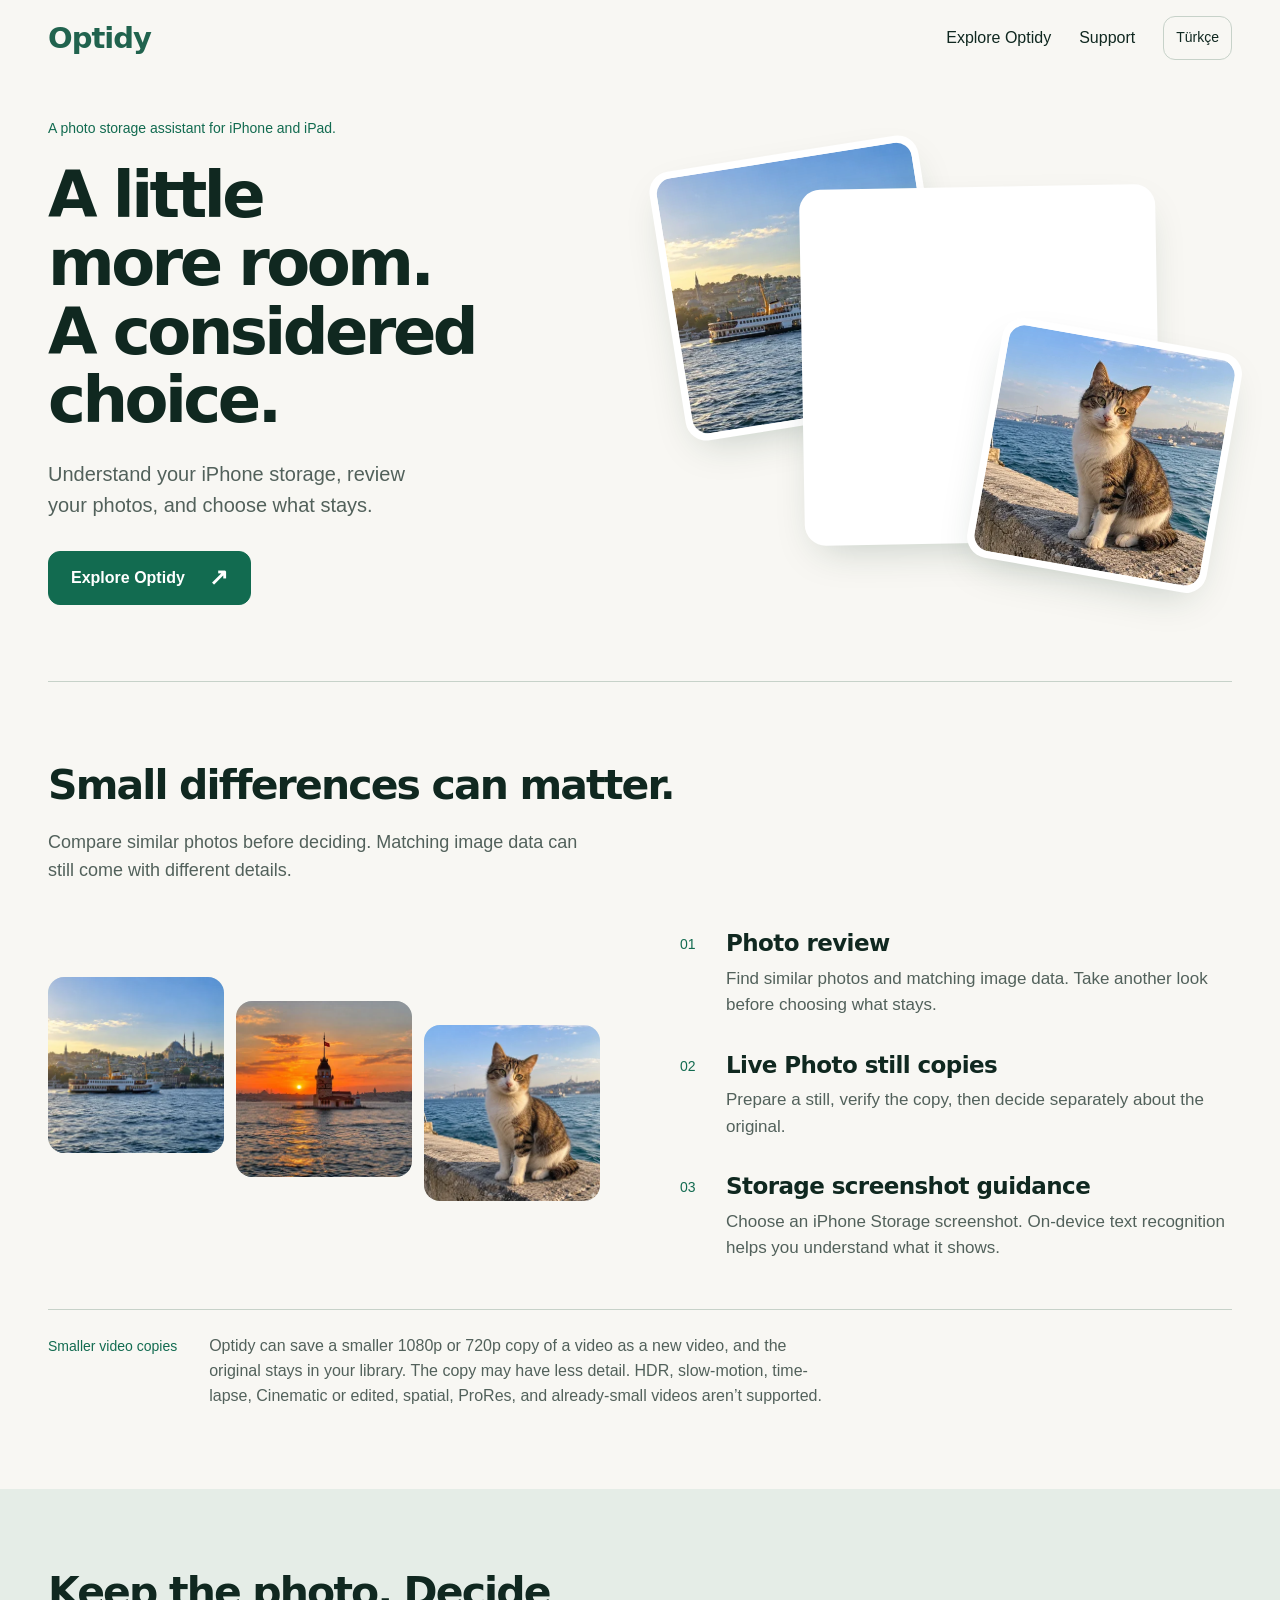
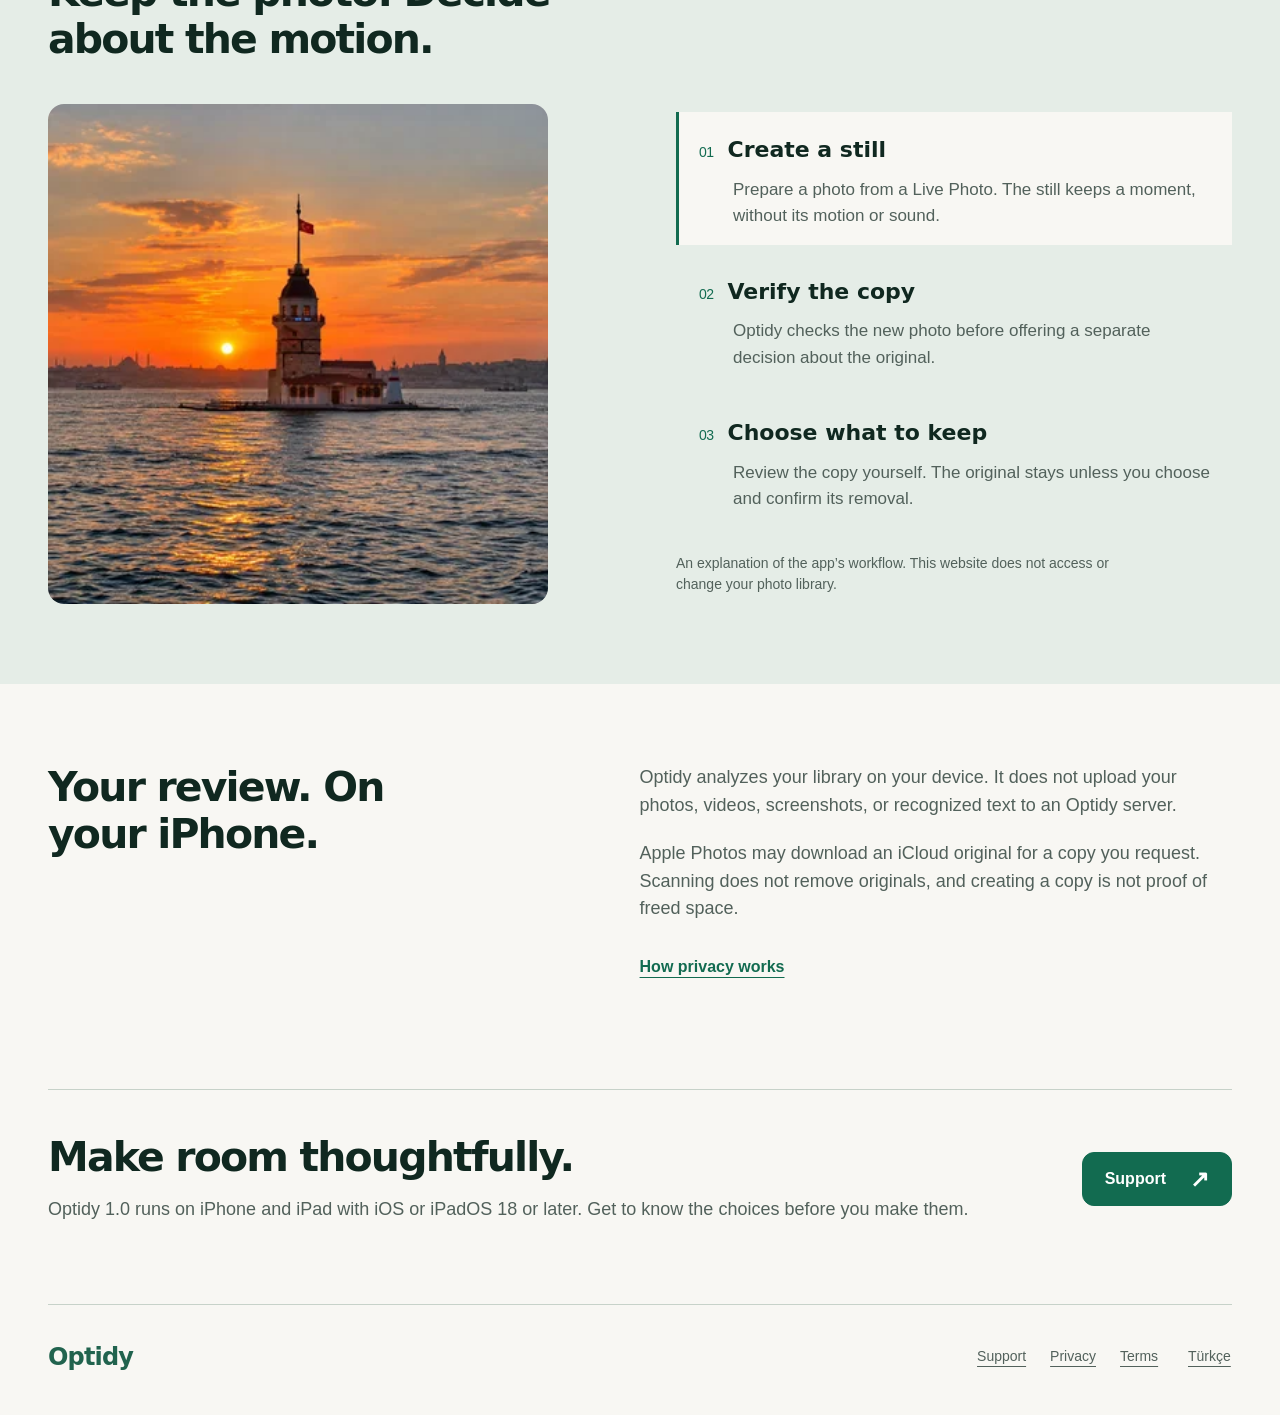
==== commit 50577d20: "Publish final Optidy 1.0 legal and support pages Privacy, Terms (incl. subscription terms) and Suppo" ====
--- a/index.html
+++ b/index.html
@@ -1,17 +1,17 @@
 <!doctype html>
 <html lang="en"><head><meta charset="utf-8"><meta name="viewport" content="width=device-width, initial-scale=1"><meta name="color-scheme" content="light"><meta name="theme-color" content="#f8f7f3">
-<title>Optidy | A considered choice for your iPhone storage</title><meta name="description" content="Understand your iPhone storage, review your photos, and choose what stays. Meet Optidy, currently in internal TestFlight testing."><meta name="robots" content="noindex,nofollow"><link rel="canonical" href="https://optidy.oda.so/">
+<title>Optidy | A considered choice for your iPhone storage</title><meta name="description" content="Understand your iPhone storage, review your photos, and choose what stays. Optidy finds duplicates, similar and blurry photos, and large videos, with analysis on your device."><meta name="robots" content="noindex,nofollow"><link rel="canonical" href="https://optidy.oda.so/">
 <link rel="alternate" hreflang="en" href="https://optidy.oda.so/"><link rel="alternate" hreflang="tr" href="https://optidy.oda.so/tr/"><link rel="alternate" hreflang="x-default" href="https://optidy.oda.so/">
-<meta property="og:type" content="website"><meta property="og:site_name" content="Optidy"><meta property="og:title" content="Optidy | A considered choice for your iPhone storage"><meta property="og:description" content="Understand your iPhone storage, review your photos, and choose what stays. Meet Optidy, currently in internal TestFlight testing."><meta property="og:url" content="https://optidy.oda.so/"><meta property="og:locale" content="en_US"><meta property="og:locale:alternate" content="tr_TR"><meta property="og:image" content="https://optidy.oda.so/assets/maiden-tower-720.webp"><meta property="og:image:width" content="720"><meta property="og:image:height" content="720"><meta property="og:image:alt" content="Illustrative sample artwork of Maiden’s Tower at sunset in Istanbul.">
+<meta property="og:type" content="website"><meta property="og:site_name" content="Optidy"><meta property="og:title" content="Optidy | A considered choice for your iPhone storage"><meta property="og:description" content="Understand your iPhone storage, review your photos, and choose what stays. Optidy finds duplicates, similar and blurry photos, and large videos, with analysis on your device."><meta property="og:url" content="https://optidy.oda.so/"><meta property="og:locale" content="en_US"><meta property="og:locale:alternate" content="tr_TR"><meta property="og:image" content="https://optidy.oda.so/assets/maiden-tower-720.webp"><meta property="og:image:width" content="720"><meta property="og:image:height" content="720"><meta property="og:image:alt" content="Illustrative sample artwork of Maiden’s Tower at sunset in Istanbul.">
 <link rel="icon" href="/favicon.svg" type="image/svg+xml"><link rel="icon" href="/favicon.ico" sizes="48x48"><link rel="manifest" href="/site.webmanifest"><meta name="application-name" content="Optidy"><link rel="stylesheet" href="/assets/style.css"><script src="/assets/site.js" defer></script>
 <script type="application/ld+json">{"@context":"https://schema.org","@type":"WebSite","name":"Optidy","url":"https://optidy.oda.so/","inLanguage":["en","tr"]}</script>
 </head><body>
 <a href="#main" class="skip-link">Skip to content</a>
 <header class="site-header container"><a href="/" class="brand">Optidy</a><nav class="nav" aria-label="Main navigation"><a href="/#explore" class="explore-link">Explore Optidy</a><a href="/support/">Support</a><a class="language" href="/tr/" lang="tr" hreflang="tr">Türkçe</a></nav></header>
-<main id="main" tabindex="-1"><section class="hero container" aria-labelledby="hero-heading"><div class="hero-copy"><p class="status">An iPhone storage assistant in internal TestFlight testing.</p><h1 id="hero-heading"><span>A little more room.</span> <span>A considered choice.</span></h1><p class="hero-lead">Understand your iPhone storage, review your photos, and choose what stays.</p><a class="button" href="#explore">Explore Optidy<span aria-hidden="true">↗</span></a></div><div class="photo-fan"><figure class="ferry"><img src="/assets/ferry-720.webp" srcset="/assets/ferry-360.webp 360w, /assets/ferry-720.webp 720w" sizes="(max-width: 767px) 42vw, 270px" width="720" height="720" alt="Illustrative sample artwork of an Istanbul ferry on the Bosphorus." loading="eager" decoding="async"></figure><figure class="tower"><img src="/assets/maiden-tower-720.webp" srcset="/assets/maiden-tower-360.webp 360w, /assets/maiden-tower-720.webp 720w" sizes="(max-width: 767px) 60vw, 360px" width="720" height="720" alt="Illustrative sample artwork of Maiden’s Tower at sunset in Istanbul." loading="eager" decoding="async" fetchpriority="high"></figure><figure class="cat"><img src="/assets/cat-720.webp" srcset="/assets/cat-360.webp 360w, /assets/cat-720.webp 720w" sizes="(max-width: 767px) 36vw, 260px" width="720" height="720" alt="Illustrative sample artwork of a cat in Istanbul." loading="eager" decoding="async"></figure></div></section>
-<section id="explore" class="section discovery container" aria-labelledby="discovery-heading"><div class="section-intro"><h2 id="discovery-heading">Small differences can matter.</h2><p>Compare similar photos before deciding. Matching image data can still come with different details.</p></div><div class="discovery-layout"><div class="review-strip"><figure><img src="/assets/ferry-720.webp" srcset="/assets/ferry-360.webp 360w, /assets/ferry-720.webp 720w" sizes="(max-width: 767px) 30vw, 170px" width="720" height="720" alt="Illustrative sample artwork of an Istanbul ferry on the Bosphorus." loading="lazy" decoding="async"></figure><figure><img src="/assets/maiden-tower-720.webp" srcset="/assets/maiden-tower-360.webp 360w, /assets/maiden-tower-720.webp 720w" sizes="(max-width: 767px) 30vw, 170px" width="720" height="720" alt="Illustrative sample artwork of Maiden’s Tower at sunset in Istanbul." loading="lazy" decoding="async"></figure><figure><img src="/assets/cat-720.webp" srcset="/assets/cat-360.webp 360w, /assets/cat-720.webp 720w" sizes="(max-width: 767px) 30vw, 170px" width="720" height="720" alt="Illustrative sample artwork of a cat in Istanbul." loading="lazy" decoding="async"></figure></div><div class="capabilities"><article><span class="number" aria-hidden="true">01</span><div><h3>Photo review</h3><p>Find similar photos and matching image data. Take another look before choosing what stays.</p></div></article><article><span class="number" aria-hidden="true">02</span><div><h3>Live Photo still copies</h3><p>Prepare a still, verify the copy, then decide separately about the original.</p></div></article><article><span class="number" aria-hidden="true">03</span><div><h3>Storage screenshot guidance</h3><p>Choose an iPhone Storage screenshot. On-device text recognition helps you understand what it shows.</p></div></article></div></div><div class="video-note"><span class="label">In internal testing</span><p>Optidy can prepare and verify a smaller copy of one compatible standard SDR video. Saving that copy to the Photos library still needs physical-device verification. HDR, slow-motion, Cinematic or edited, spatial, ProRes, compound, and already-small videos are outside this test-build scope.</p></div></section>
+<main id="main" tabindex="-1"><section class="hero container" aria-labelledby="hero-heading"><div class="hero-copy"><p class="status">A photo storage assistant for iPhone and iPad.</p><h1 id="hero-heading"><span>A little more room.</span> <span>A considered choice.</span></h1><p class="hero-lead">Understand your iPhone storage, review your photos, and choose what stays.</p><a class="button" href="#explore">Explore Optidy<span aria-hidden="true">↗</span></a></div><div class="photo-fan"><figure class="ferry"><img src="/assets/ferry-720.webp" srcset="/assets/ferry-360.webp 360w, /assets/ferry-720.webp 720w" sizes="(max-width: 767px) 42vw, 270px" width="720" height="720" alt="Illustrative sample artwork of an Istanbul ferry on the Bosphorus." loading="eager" decoding="async"></figure><figure class="tower"><img src="/assets/maiden-tower-720.webp" srcset="/assets/maiden-tower-360.webp 360w, /assets/maiden-tower-720.webp 720w" sizes="(max-width: 767px) 60vw, 360px" width="720" height="720" alt="Illustrative sample artwork of Maiden’s Tower at sunset in Istanbul." loading="eager" decoding="async" fetchpriority="high"></figure><figure class="cat"><img src="/assets/cat-720.webp" srcset="/assets/cat-360.webp 360w, /assets/cat-720.webp 720w" sizes="(max-width: 767px) 36vw, 260px" width="720" height="720" alt="Illustrative sample artwork of a cat in Istanbul." loading="eager" decoding="async"></figure></div></section>
+<section id="explore" class="section discovery container" aria-labelledby="discovery-heading"><div class="section-intro"><h2 id="discovery-heading">Small differences can matter.</h2><p>Compare similar photos before deciding. Matching image data can still come with different details.</p></div><div class="discovery-layout"><div class="review-strip"><figure><img src="/assets/ferry-720.webp" srcset="/assets/ferry-360.webp 360w, /assets/ferry-720.webp 720w" sizes="(max-width: 767px) 30vw, 170px" width="720" height="720" alt="Illustrative sample artwork of an Istanbul ferry on the Bosphorus." loading="lazy" decoding="async"></figure><figure><img src="/assets/maiden-tower-720.webp" srcset="/assets/maiden-tower-360.webp 360w, /assets/maiden-tower-720.webp 720w" sizes="(max-width: 767px) 30vw, 170px" width="720" height="720" alt="Illustrative sample artwork of Maiden’s Tower at sunset in Istanbul." loading="lazy" decoding="async"></figure><figure><img src="/assets/cat-720.webp" srcset="/assets/cat-360.webp 360w, /assets/cat-720.webp 720w" sizes="(max-width: 767px) 30vw, 170px" width="720" height="720" alt="Illustrative sample artwork of a cat in Istanbul." loading="lazy" decoding="async"></figure></div><div class="capabilities"><article><span class="number" aria-hidden="true">01</span><div><h3>Photo review</h3><p>Find similar photos and matching image data. Take another look before choosing what stays.</p></div></article><article><span class="number" aria-hidden="true">02</span><div><h3>Live Photo still copies</h3><p>Prepare a still, verify the copy, then decide separately about the original.</p></div></article><article><span class="number" aria-hidden="true">03</span><div><h3>Storage screenshot guidance</h3><p>Choose an iPhone Storage screenshot. On-device text recognition helps you understand what it shows.</p></div></article></div></div><div class="video-note"><span class="label">Smaller video copies</span><p>Optidy can save a smaller 1080p or 720p copy of a video as a new video, and the original stays in your library. The copy may have less detail. HDR, slow-motion, time-lapse, Cinematic or edited, spatial, ProRes, and already-small videos aren’t supported.</p></div></section>
 <section class="section retained-section" aria-labelledby="retained-heading"><div class="container"><h2 class="retained-head" id="retained-heading">Keep the photo. Decide about the motion.</h2><div class="retained-layout"><figure class="retained-image"><img class="retained-photo" src="/assets/maiden-tower-720.webp" srcset="/assets/maiden-tower-360.webp 360w, /assets/maiden-tower-720.webp 720w" sizes="(max-width: 767px) 90vw, 500px" width="720" height="720" alt="Illustrative sample artwork of Maiden’s Tower at sunset in Istanbul." loading="lazy" decoding="async"></figure><div><ol class="workflow"><li class="workflow-step"><h3>Create a still</h3><p>Prepare a photo from a Live Photo. The still keeps a moment, without its motion or sound.</p></li><li class="workflow-step"><h3>Verify the copy</h3><p>Optidy checks the new photo before offering a separate decision about the original.</p></li><li class="workflow-step"><h3>Choose what to keep</h3><p>Review the copy yourself. The original stays unless you choose and confirm its removal.</p></li></ol><p class="workflow-note">An explanation of the app’s workflow. This website does not access or change your photo library.</p></div></div></div></section>
 <section class="section confidence container" aria-labelledby="confidence-heading"><h2 id="confidence-heading">Your review. On your iPhone.</h2><div><p>Optidy analyzes your library on your device. It does not upload your photos, videos, screenshots, or recognized text to an Optidy server.</p><p>Apple Photos may download an iCloud original for a copy you request. Scanning does not remove originals, and creating a copy is not proof of freed space.</p><a href="/privacy/" class="text-link">How privacy works</a></div></section>
-<section class="close container" aria-labelledby="close-heading"><div class="close-inner"><div><h2 id="close-heading">Make room thoughtfully.</h2><p>Optidy for iPhone is in internal TestFlight testing. Get to know the choices before you make them.</p></div><a class="button" href="/support/">Support<span aria-hidden="true">↗</span></a></div></section></main>
+<section class="close container" aria-labelledby="close-heading"><div class="close-inner"><div><h2 id="close-heading">Make room thoughtfully.</h2><p>Optidy 1.0 runs on iPhone and iPad with iOS or iPadOS 18 or later. Get to know the choices before you make them.</p></div><a class="button" href="/support/">Support<span aria-hidden="true">↗</span></a></div></section></main>
 <footer class="site-footer container"><a href="/" class="brand footer-brand">Optidy</a><nav class="footer-links" aria-label="Footer navigation"><a href="/support/">Support</a><a href="/privacy/">Privacy</a><a href="/terms/">Terms</a><a href="/tr/" lang="tr" hreflang="tr">Türkçe</a></nav></footer>
 </body></html>
--- a/assets/style.css
+++ b/assets/style.css
@@ -5,3 +5,11 @@
 @media(max-width:1100px){.container{width:calc(100% - 48px)}.hero{gap:24px}.photo-fan{height:420px}.photo-fan .tower{top:70px}.discovery-layout{gap:40px}.retained-layout{gap:40px}.confidence{gap:48px}}
 @media(max-width:767px){.container{width:calc(100% - 40px)}.site-header{min-height:76px;height:auto;gap:12px}.nav{gap:16px}.nav .explore-link{display:none}.brand{font-size:26px}.hero{padding-block:32px 52px;display:flex;flex-direction:column;align-items:stretch;gap:28px}.hero h1{font-size:clamp(36px,10.5vw,54px);max-width:14ch;letter-spacing:-.04em}.hero h1 span{display:block}.hero-lead{font-size:18px;margin-top:20px;max-width:36ch}.status{margin-bottom:18px;max-width:31ch}.hero .button{margin-top:24px}.photo-fan{height:280px;width:min(440px,100%);margin-inline:auto}.photo-fan .ferry{width:43%;top:18px;left:3%}.photo-fan .tower{width:57%;top:28px;left:25%}.photo-fan .cat{width:36%;right:3%;bottom:4px}.photo-fan figure{padding:5px;border-radius:20px}.section{padding-block:52px}h2{font-size:32px}.section-intro p{font-size:17px;margin-top:16px}.discovery-layout{grid-template-columns:1fr;gap:36px;margin-top:28px}.review-strip{max-width:500px;gap:10px}.review-strip figure:nth-child(2){margin-top:24px}.review-strip figure:nth-child(3){margin-top:48px}.capabilities{gap:28px}.capabilities h3{font-size:22px}.video-note{display:block;margin-top:32px}.video-note p{margin-top:10px}.retained-head{margin-bottom:28px}.retained-layout{grid-template-columns:1fr;gap:24px}.retained-image{max-width:440px;width:100%;margin-inline:auto}.workflow-step{padding:12px 14px}.workflow-step h3{font-size:21px}.workflow-step p{margin-left:34px;font-size:16px}.workflow-note{font-size:14px}.confidence{grid-template-columns:1fr;gap:24px}.confidence p{font-size:17px}.close{padding-block:0 52px}.close-inner{display:block;padding-top:32px}.close .button{margin-top:24px}.close p{font-size:17px}.site-footer{align-items:flex-start;flex-direction:column;gap:18px;padding-block:24px}.footer-links{gap:4px 20px}.document{margin-block:32px 64px}.document h1{font-size:40px}.document .intro{font-size:18px}.document-header{margin-bottom:24px}.draft-notice{padding:20px;margin-block:24px}.prose{font-size:17px}.prose h2{font-size:27px}.help-list summary{font-size:19px}.help-list details p{padding-right:0}}
 @media(max-width:359px){.container{width:calc(100% - 32px)}.nav{gap:10px}.nav a{font-size:14px}.nav .language{padding-inline:9px}.hero h1{font-size:36px}.photo-fan{height:244px}.workflow-step{padding-inline:10px}.workflow-step h3{font-size:20px;gap:10px}.workflow-step p{margin-left:30px}.footer-links{gap:4px 16px}}
+/* Inline links in running text: vertical padding enlarges the real hit area to >=44px without changing line layout. */
+main p a:not([class]),main li a:not([class]){padding-block:max(13px,calc(23px - .6em))}
+/* Closed disclosure content is removed from layout so hidden links are neither measured nor skipped by Tab. */
+details:not([open])>:not(summary){display:none}
+.help-answer{border-bottom:1px solid var(--line);padding-block:22px 24px}
+.help-answer h2{font:600 20px/1.4 var(--display);letter-spacing:normal;text-wrap:wrap;margin-bottom:8px}
+.help-answer p{padding-right:32px;font-size:17px;line-height:1.65}
+@media(max-width:767px){.help-answer h2{font-size:19px}.help-answer p{padding-right:0}}
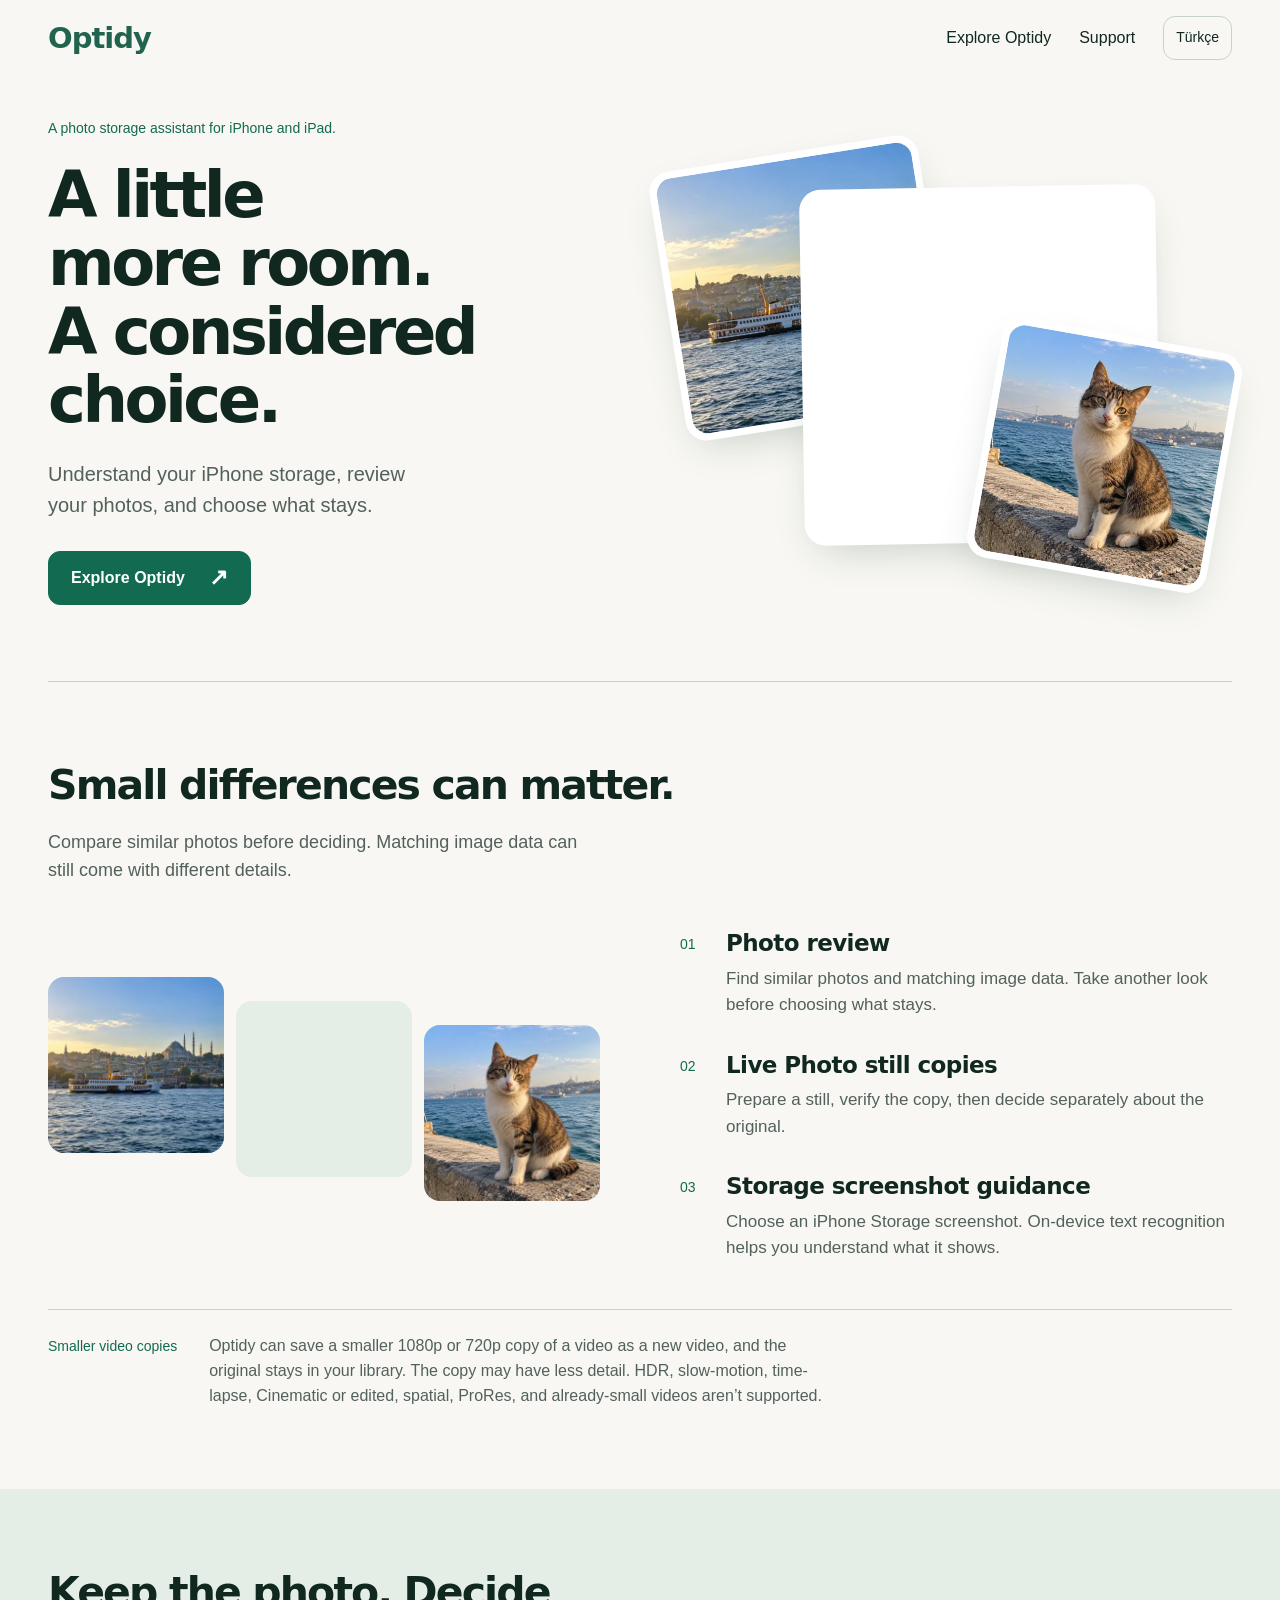
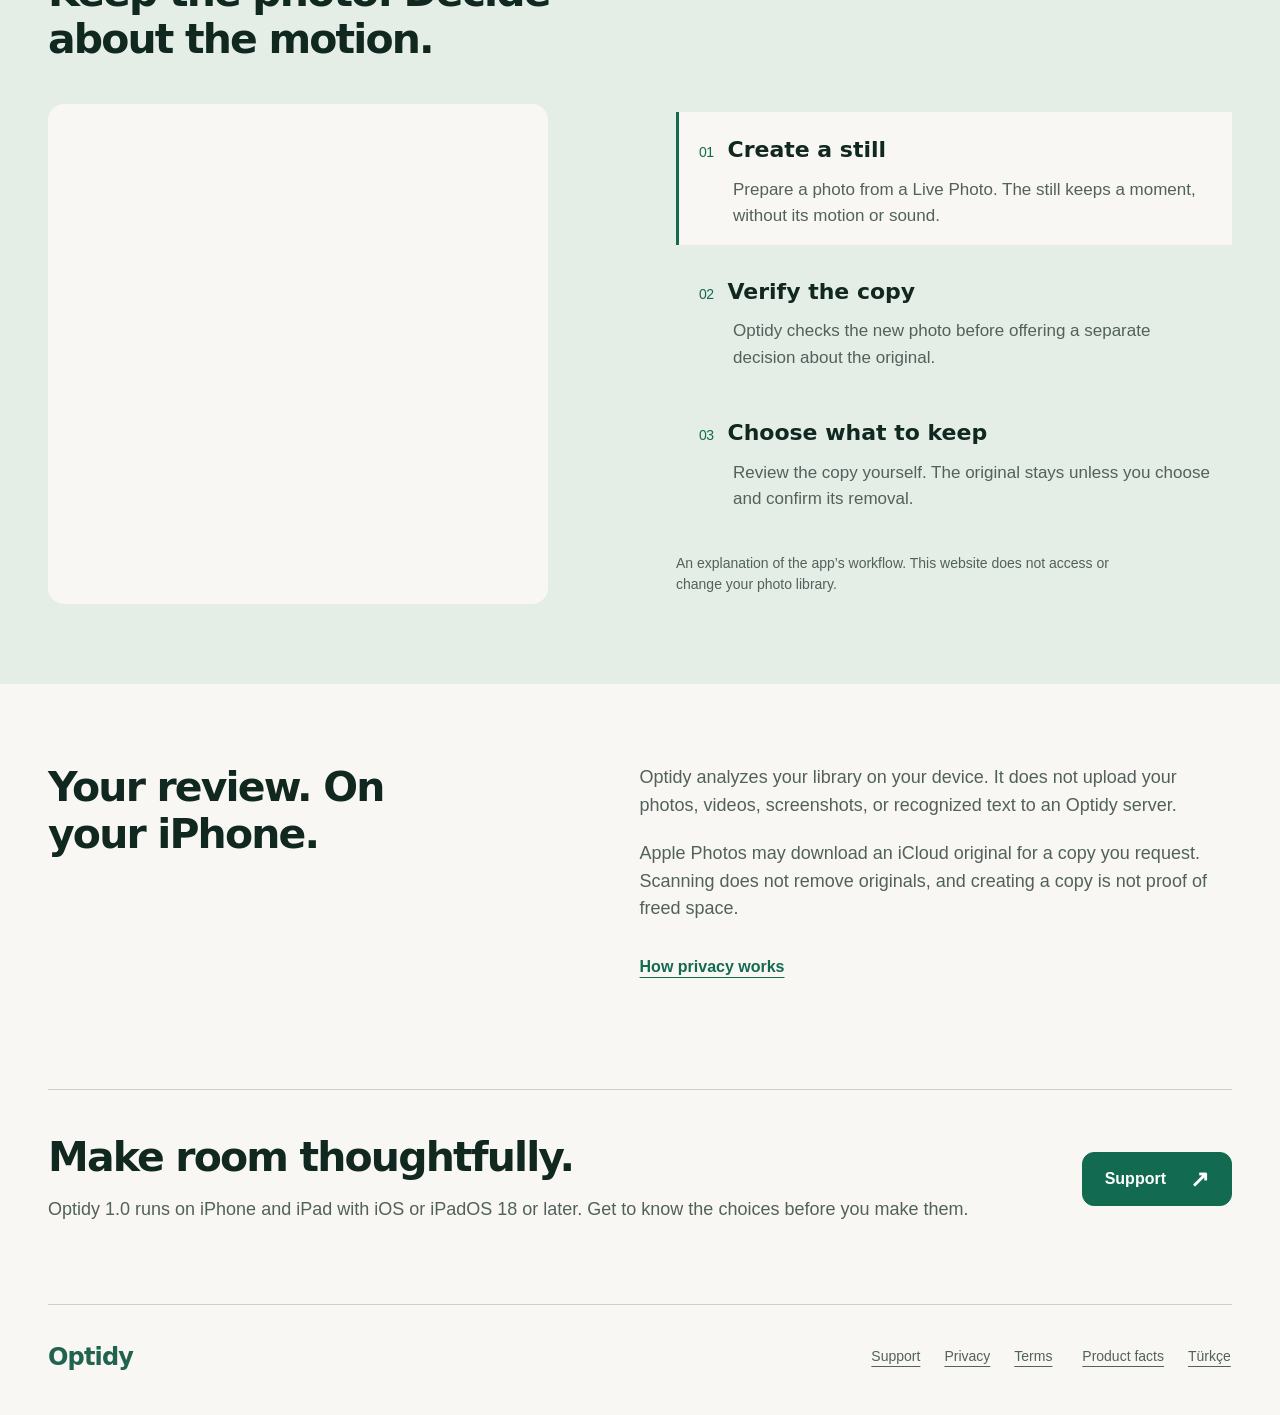
==== commit 4f3fca75: "Publish indexable Optidy product facts" ====
--- a/index.html
+++ b/index.html
@@ -1,10 +1,10 @@
 <!doctype html>
 <html lang="en"><head><meta charset="utf-8"><meta name="viewport" content="width=device-width, initial-scale=1"><meta name="color-scheme" content="light"><meta name="theme-color" content="#f8f7f3">
-<title>Optidy | A considered choice for your iPhone storage</title><meta name="description" content="Understand your iPhone storage, review your photos, and choose what stays. Optidy finds duplicates, similar and blurry photos, and large videos, with analysis on your device."><meta name="robots" content="noindex,nofollow"><link rel="canonical" href="https://optidy.oda.so/">
+<title>Optidy | A considered choice for your iPhone storage</title><meta name="description" content="Understand your iPhone storage, review your photos, and choose what stays. Optidy finds duplicates, similar and blurry photos, and large videos, with analysis on your device."><meta name="robots" content="index,follow"><link rel="canonical" href="https://optidy.oda.so/">
 <link rel="alternate" hreflang="en" href="https://optidy.oda.so/"><link rel="alternate" hreflang="tr" href="https://optidy.oda.so/tr/"><link rel="alternate" hreflang="x-default" href="https://optidy.oda.so/">
 <meta property="og:type" content="website"><meta property="og:site_name" content="Optidy"><meta property="og:title" content="Optidy | A considered choice for your iPhone storage"><meta property="og:description" content="Understand your iPhone storage, review your photos, and choose what stays. Optidy finds duplicates, similar and blurry photos, and large videos, with analysis on your device."><meta property="og:url" content="https://optidy.oda.so/"><meta property="og:locale" content="en_US"><meta property="og:locale:alternate" content="tr_TR"><meta property="og:image" content="https://optidy.oda.so/assets/maiden-tower-720.webp"><meta property="og:image:width" content="720"><meta property="og:image:height" content="720"><meta property="og:image:alt" content="Illustrative sample artwork of Maiden’s Tower at sunset in Istanbul.">
-<link rel="icon" href="/favicon.svg" type="image/svg+xml"><link rel="icon" href="/favicon.ico" sizes="48x48"><link rel="manifest" href="/site.webmanifest"><meta name="application-name" content="Optidy"><link rel="stylesheet" href="/assets/style.css"><script src="/assets/site.js" defer></script>
-<script type="application/ld+json">{"@context":"https://schema.org","@type":"WebSite","name":"Optidy","url":"https://optidy.oda.so/","inLanguage":["en","tr"]}</script>
+<link rel="icon" href="/favicon-512.png" type="image/png" sizes="512x512"><link rel="icon" href="/favicon.svg" type="image/svg+xml"><link rel="icon" href="/favicon.ico" sizes="48x48"><link rel="apple-touch-icon" href="/apple-touch-icon.png" sizes="180x180"><link rel="manifest" href="/site.webmanifest"><meta name="application-name" content="Optidy"><meta name="apple-itunes-app" content="app-id=6822126981"><link rel="stylesheet" href="/assets/style.css"><script src="/assets/site.js" defer></script>
+<script type="application/ld+json">{"@context":"https://schema.org","@graph":[{"@type":"WebSite","@id":"https://optidy.oda.so/#website","name":"Optidy","url":"https://optidy.oda.so/","inLanguage":["en","tr"],"publisher":{"@id":"https://optidy.oda.so/#organization"}},{"@type":"Organization","@id":"https://optidy.oda.so/#organization","name":"ODA","url":"https://optidy.oda.so/","logo":{"@type":"ImageObject","url":"https://optidy.oda.so/favicon-512.png","width":512,"height":512},"email":"optidy@oda.so"},{"@type":"SoftwareApplication","@id":"https://optidy.oda.so/#app","name":"Optidy","url":"https://optidy.oda.so/","applicationCategory":"UtilitiesApplication","operatingSystem":"iOS 18 or later; iPadOS 18 or later","description":"Understand your iPhone storage, review your photos, and choose what stays. Optidy finds duplicates, similar and blurry photos, and large videos, with analysis on your device.","author":{"@id":"https://optidy.oda.so/#organization"}}]}</script>
 </head><body>
 <a href="#main" class="skip-link">Skip to content</a>
 <header class="site-header container"><a href="/" class="brand">Optidy</a><nav class="nav" aria-label="Main navigation"><a href="/#explore" class="explore-link">Explore Optidy</a><a href="/support/">Support</a><a class="language" href="/tr/" lang="tr" hreflang="tr">Türkçe</a></nav></header>
@@ -13,5 +13,5 @@
 <section class="section retained-section" aria-labelledby="retained-heading"><div class="container"><h2 class="retained-head" id="retained-heading">Keep the photo. Decide about the motion.</h2><div class="retained-layout"><figure class="retained-image"><img class="retained-photo" src="/assets/maiden-tower-720.webp" srcset="/assets/maiden-tower-360.webp 360w, /assets/maiden-tower-720.webp 720w" sizes="(max-width: 767px) 90vw, 500px" width="720" height="720" alt="Illustrative sample artwork of Maiden’s Tower at sunset in Istanbul." loading="lazy" decoding="async"></figure><div><ol class="workflow"><li class="workflow-step"><h3>Create a still</h3><p>Prepare a photo from a Live Photo. The still keeps a moment, without its motion or sound.</p></li><li class="workflow-step"><h3>Verify the copy</h3><p>Optidy checks the new photo before offering a separate decision about the original.</p></li><li class="workflow-step"><h3>Choose what to keep</h3><p>Review the copy yourself. The original stays unless you choose and confirm its removal.</p></li></ol><p class="workflow-note">An explanation of the app’s workflow. This website does not access or change your photo library.</p></div></div></div></section>
 <section class="section confidence container" aria-labelledby="confidence-heading"><h2 id="confidence-heading">Your review. On your iPhone.</h2><div><p>Optidy analyzes your library on your device. It does not upload your photos, videos, screenshots, or recognized text to an Optidy server.</p><p>Apple Photos may download an iCloud original for a copy you request. Scanning does not remove originals, and creating a copy is not proof of freed space.</p><a href="/privacy/" class="text-link">How privacy works</a></div></section>
 <section class="close container" aria-labelledby="close-heading"><div class="close-inner"><div><h2 id="close-heading">Make room thoughtfully.</h2><p>Optidy 1.0 runs on iPhone and iPad with iOS or iPadOS 18 or later. Get to know the choices before you make them.</p></div><a class="button" href="/support/">Support<span aria-hidden="true">↗</span></a></div></section></main>
-<footer class="site-footer container"><a href="/" class="brand footer-brand">Optidy</a><nav class="footer-links" aria-label="Footer navigation"><a href="/support/">Support</a><a href="/privacy/">Privacy</a><a href="/terms/">Terms</a><a href="/tr/" lang="tr" hreflang="tr">Türkçe</a></nav></footer>
+<footer class="site-footer container"><a href="/" class="brand footer-brand">Optidy</a><nav class="footer-links" aria-label="Footer navigation"><a href="/support/">Support</a><a href="/privacy/">Privacy</a><a href="/terms/">Terms</a><a href="/ai-info/">Product facts</a><a href="/tr/" lang="tr" hreflang="tr">Türkçe</a></nav></footer>
 </body></html>
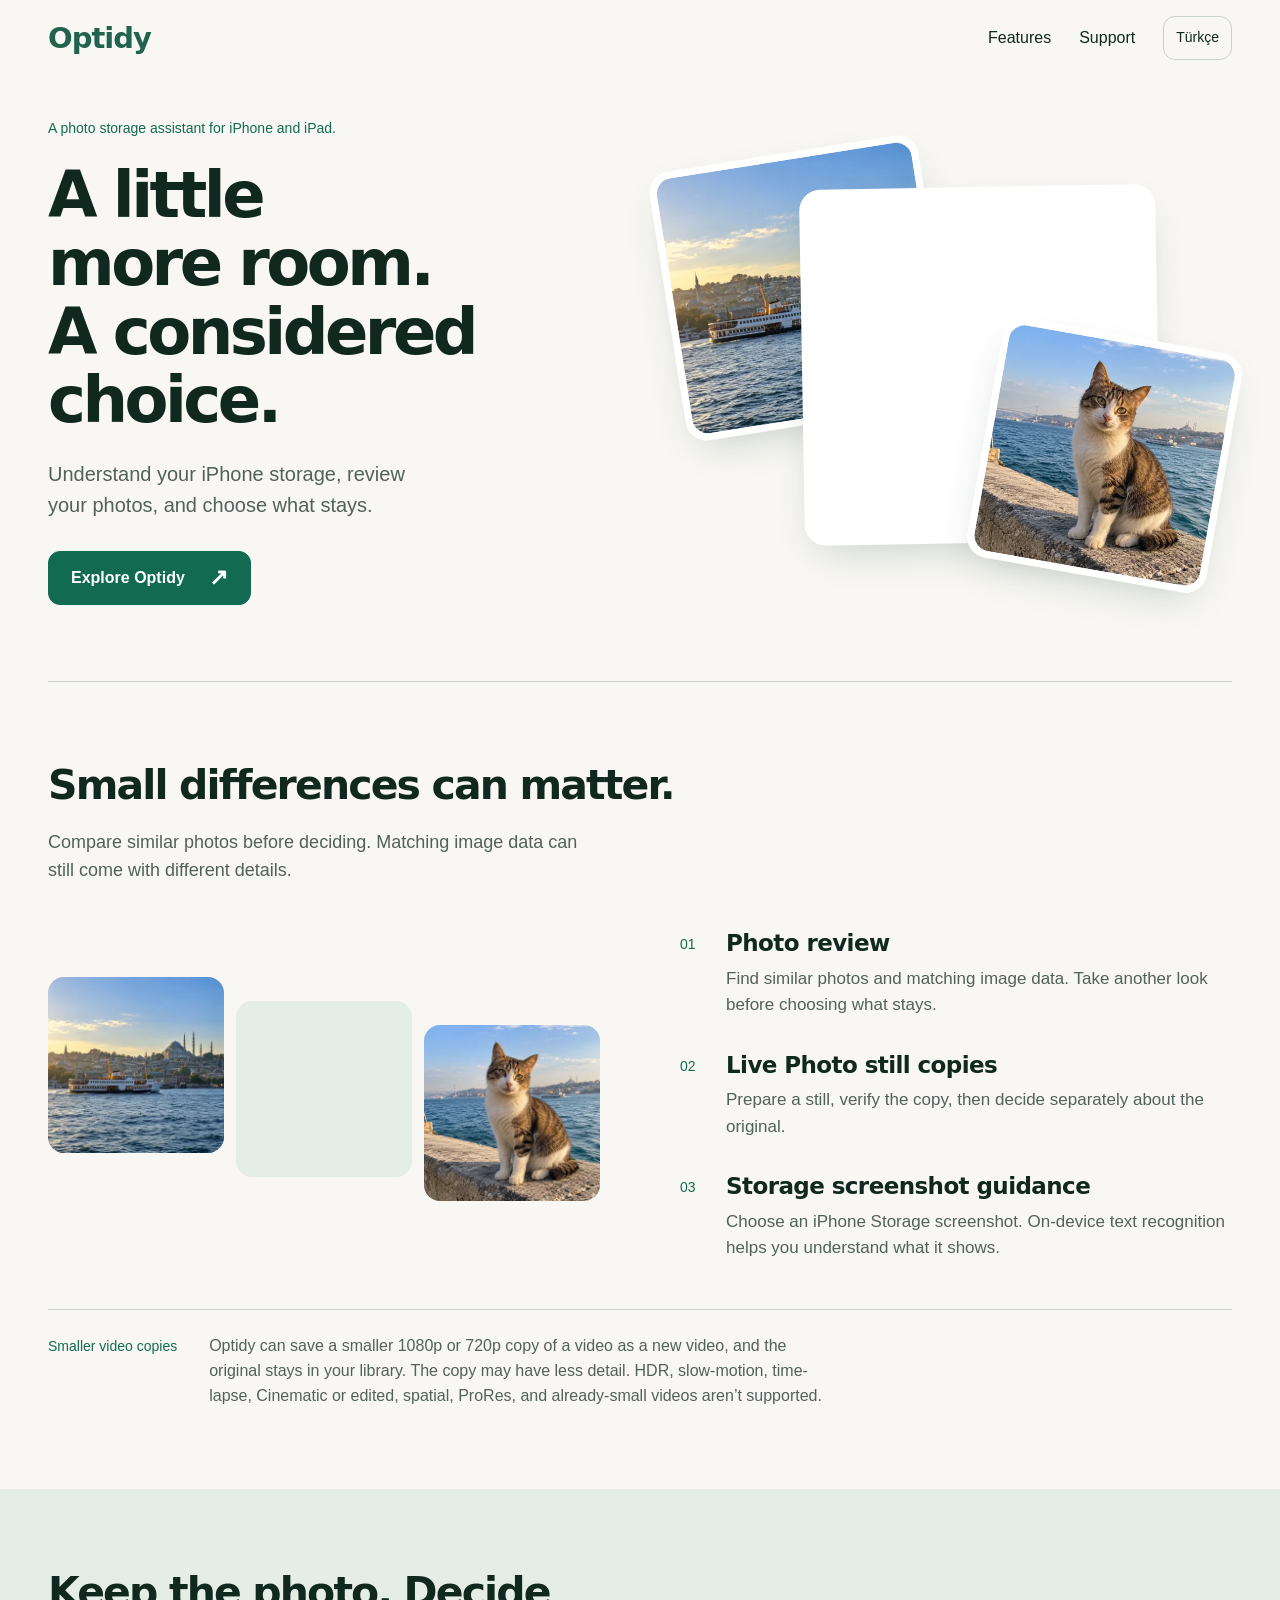
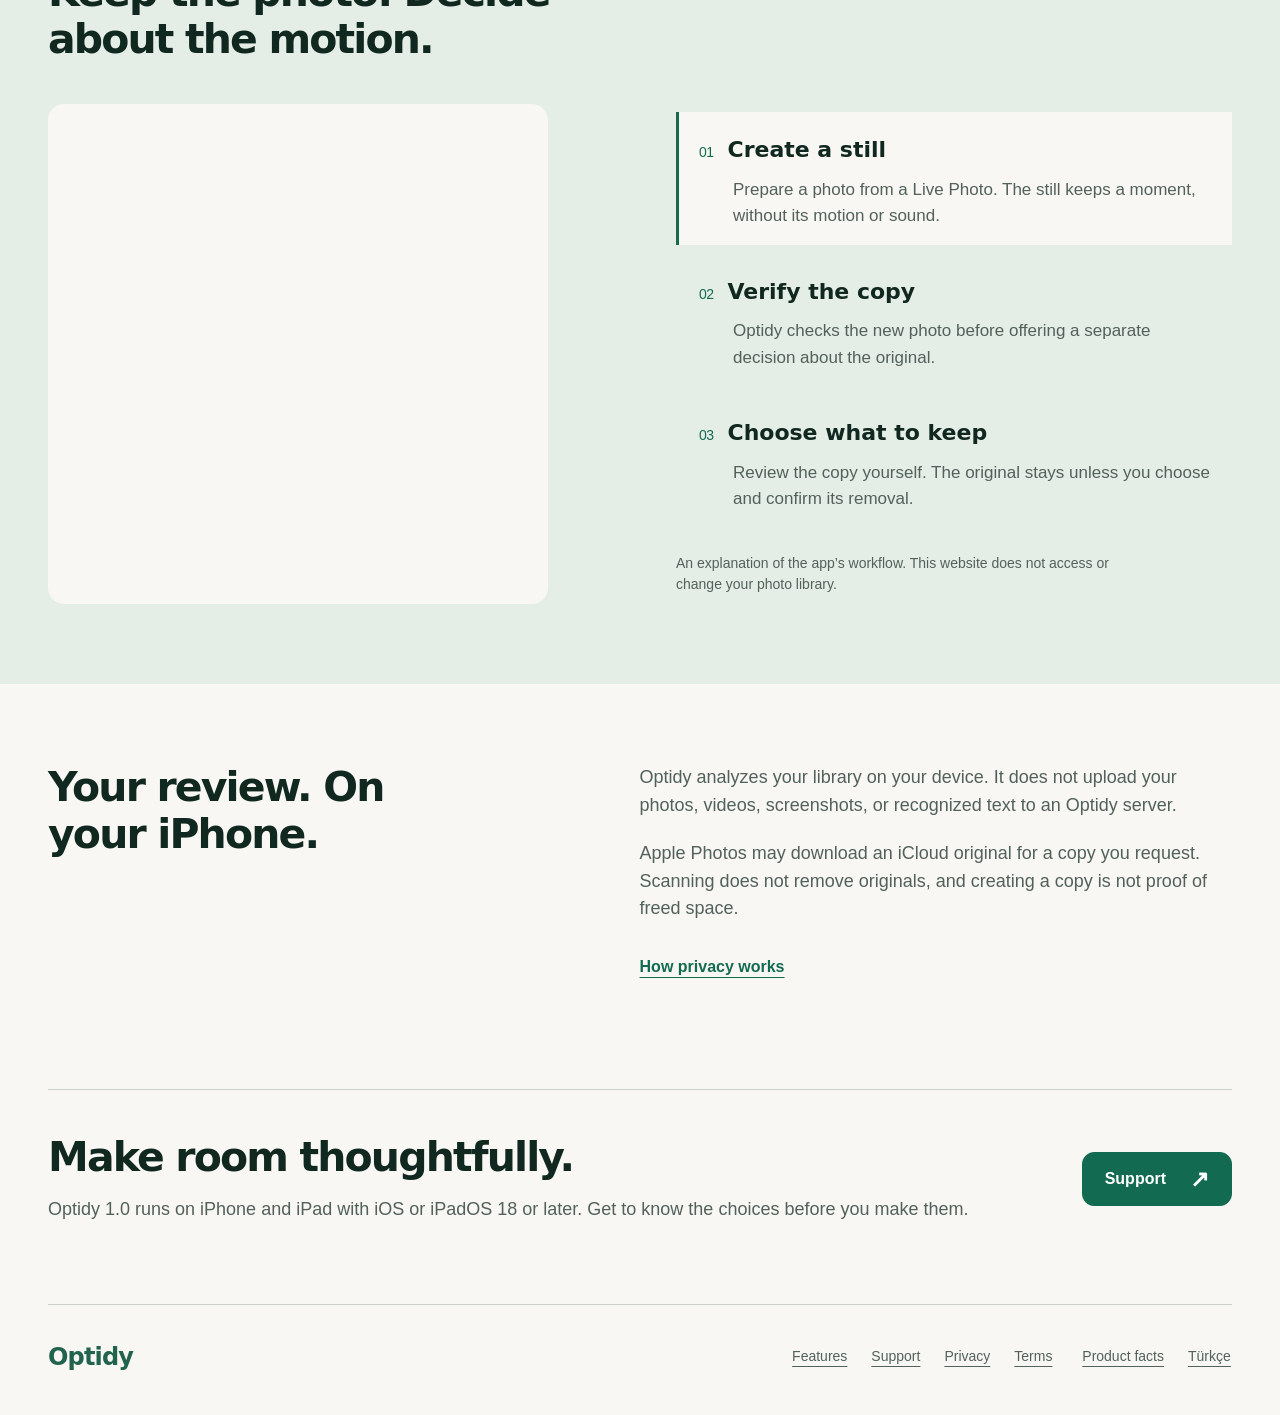
==== commit a0a912d3: "Add verified Optidy feature pages" ====
--- a/index.html
+++ b/index.html
@@ -7,11 +7,11 @@
 <script type="application/ld+json">{"@context":"https://schema.org","@graph":[{"@type":"WebSite","@id":"https://optidy.oda.so/#website","name":"Optidy","url":"https://optidy.oda.so/","inLanguage":["en","tr"],"publisher":{"@id":"https://optidy.oda.so/#organization"}},{"@type":"Organization","@id":"https://optidy.oda.so/#organization","name":"ODA","url":"https://optidy.oda.so/","logo":{"@type":"ImageObject","url":"https://optidy.oda.so/favicon-512.png","width":512,"height":512},"email":"optidy@oda.so"},{"@type":"SoftwareApplication","@id":"https://optidy.oda.so/#app","name":"Optidy","url":"https://optidy.oda.so/","applicationCategory":"UtilitiesApplication","operatingSystem":"iOS 18 or later; iPadOS 18 or later","description":"Understand your iPhone storage, review your photos, and choose what stays. Optidy finds duplicates, similar and blurry photos, and large videos, with analysis on your device.","author":{"@id":"https://optidy.oda.so/#organization"}}]}</script>
 </head><body>
 <a href="#main" class="skip-link">Skip to content</a>
-<header class="site-header container"><a href="/" class="brand">Optidy</a><nav class="nav" aria-label="Main navigation"><a href="/#explore" class="explore-link">Explore Optidy</a><a href="/support/">Support</a><a class="language" href="/tr/" lang="tr" hreflang="tr">Türkçe</a></nav></header>
+<header class="site-header container"><a href="/" class="brand">Optidy</a><nav class="nav" aria-label="Main navigation"><a href="/features/">Features</a><a href="/support/">Support</a><a class="language" href="/tr/" lang="tr" hreflang="tr">Türkçe</a></nav></header>
 <main id="main" tabindex="-1"><section class="hero container" aria-labelledby="hero-heading"><div class="hero-copy"><p class="status">A photo storage assistant for iPhone and iPad.</p><h1 id="hero-heading"><span>A little more room.</span> <span>A considered choice.</span></h1><p class="hero-lead">Understand your iPhone storage, review your photos, and choose what stays.</p><a class="button" href="#explore">Explore Optidy<span aria-hidden="true">↗</span></a></div><div class="photo-fan"><figure class="ferry"><img src="/assets/ferry-720.webp" srcset="/assets/ferry-360.webp 360w, /assets/ferry-720.webp 720w" sizes="(max-width: 767px) 42vw, 270px" width="720" height="720" alt="Illustrative sample artwork of an Istanbul ferry on the Bosphorus." loading="eager" decoding="async"></figure><figure class="tower"><img src="/assets/maiden-tower-720.webp" srcset="/assets/maiden-tower-360.webp 360w, /assets/maiden-tower-720.webp 720w" sizes="(max-width: 767px) 60vw, 360px" width="720" height="720" alt="Illustrative sample artwork of Maiden’s Tower at sunset in Istanbul." loading="eager" decoding="async" fetchpriority="high"></figure><figure class="cat"><img src="/assets/cat-720.webp" srcset="/assets/cat-360.webp 360w, /assets/cat-720.webp 720w" sizes="(max-width: 767px) 36vw, 260px" width="720" height="720" alt="Illustrative sample artwork of a cat in Istanbul." loading="eager" decoding="async"></figure></div></section>
 <section id="explore" class="section discovery container" aria-labelledby="discovery-heading"><div class="section-intro"><h2 id="discovery-heading">Small differences can matter.</h2><p>Compare similar photos before deciding. Matching image data can still come with different details.</p></div><div class="discovery-layout"><div class="review-strip"><figure><img src="/assets/ferry-720.webp" srcset="/assets/ferry-360.webp 360w, /assets/ferry-720.webp 720w" sizes="(max-width: 767px) 30vw, 170px" width="720" height="720" alt="Illustrative sample artwork of an Istanbul ferry on the Bosphorus." loading="lazy" decoding="async"></figure><figure><img src="/assets/maiden-tower-720.webp" srcset="/assets/maiden-tower-360.webp 360w, /assets/maiden-tower-720.webp 720w" sizes="(max-width: 767px) 30vw, 170px" width="720" height="720" alt="Illustrative sample artwork of Maiden’s Tower at sunset in Istanbul." loading="lazy" decoding="async"></figure><figure><img src="/assets/cat-720.webp" srcset="/assets/cat-360.webp 360w, /assets/cat-720.webp 720w" sizes="(max-width: 767px) 30vw, 170px" width="720" height="720" alt="Illustrative sample artwork of a cat in Istanbul." loading="lazy" decoding="async"></figure></div><div class="capabilities"><article><span class="number" aria-hidden="true">01</span><div><h3>Photo review</h3><p>Find similar photos and matching image data. Take another look before choosing what stays.</p></div></article><article><span class="number" aria-hidden="true">02</span><div><h3>Live Photo still copies</h3><p>Prepare a still, verify the copy, then decide separately about the original.</p></div></article><article><span class="number" aria-hidden="true">03</span><div><h3>Storage screenshot guidance</h3><p>Choose an iPhone Storage screenshot. On-device text recognition helps you understand what it shows.</p></div></article></div></div><div class="video-note"><span class="label">Smaller video copies</span><p>Optidy can save a smaller 1080p or 720p copy of a video as a new video, and the original stays in your library. The copy may have less detail. HDR, slow-motion, time-lapse, Cinematic or edited, spatial, ProRes, and already-small videos aren’t supported.</p></div></section>
 <section class="section retained-section" aria-labelledby="retained-heading"><div class="container"><h2 class="retained-head" id="retained-heading">Keep the photo. Decide about the motion.</h2><div class="retained-layout"><figure class="retained-image"><img class="retained-photo" src="/assets/maiden-tower-720.webp" srcset="/assets/maiden-tower-360.webp 360w, /assets/maiden-tower-720.webp 720w" sizes="(max-width: 767px) 90vw, 500px" width="720" height="720" alt="Illustrative sample artwork of Maiden’s Tower at sunset in Istanbul." loading="lazy" decoding="async"></figure><div><ol class="workflow"><li class="workflow-step"><h3>Create a still</h3><p>Prepare a photo from a Live Photo. The still keeps a moment, without its motion or sound.</p></li><li class="workflow-step"><h3>Verify the copy</h3><p>Optidy checks the new photo before offering a separate decision about the original.</p></li><li class="workflow-step"><h3>Choose what to keep</h3><p>Review the copy yourself. The original stays unless you choose and confirm its removal.</p></li></ol><p class="workflow-note">An explanation of the app’s workflow. This website does not access or change your photo library.</p></div></div></div></section>
 <section class="section confidence container" aria-labelledby="confidence-heading"><h2 id="confidence-heading">Your review. On your iPhone.</h2><div><p>Optidy analyzes your library on your device. It does not upload your photos, videos, screenshots, or recognized text to an Optidy server.</p><p>Apple Photos may download an iCloud original for a copy you request. Scanning does not remove originals, and creating a copy is not proof of freed space.</p><a href="/privacy/" class="text-link">How privacy works</a></div></section>
 <section class="close container" aria-labelledby="close-heading"><div class="close-inner"><div><h2 id="close-heading">Make room thoughtfully.</h2><p>Optidy 1.0 runs on iPhone and iPad with iOS or iPadOS 18 or later. Get to know the choices before you make them.</p></div><a class="button" href="/support/">Support<span aria-hidden="true">↗</span></a></div></section></main>
-<footer class="site-footer container"><a href="/" class="brand footer-brand">Optidy</a><nav class="footer-links" aria-label="Footer navigation"><a href="/support/">Support</a><a href="/privacy/">Privacy</a><a href="/terms/">Terms</a><a href="/ai-info/">Product facts</a><a href="/tr/" lang="tr" hreflang="tr">Türkçe</a></nav></footer>
+<footer class="site-footer container"><a href="/" class="brand footer-brand">Optidy</a><nav class="footer-links" aria-label="Footer navigation"><a href="/features/">Features</a><a href="/support/">Support</a><a href="/privacy/">Privacy</a><a href="/terms/">Terms</a><a href="/ai-info/">Product facts</a><a href="/tr/" lang="tr" hreflang="tr">Türkçe</a></nav></footer>
 </body></html>
